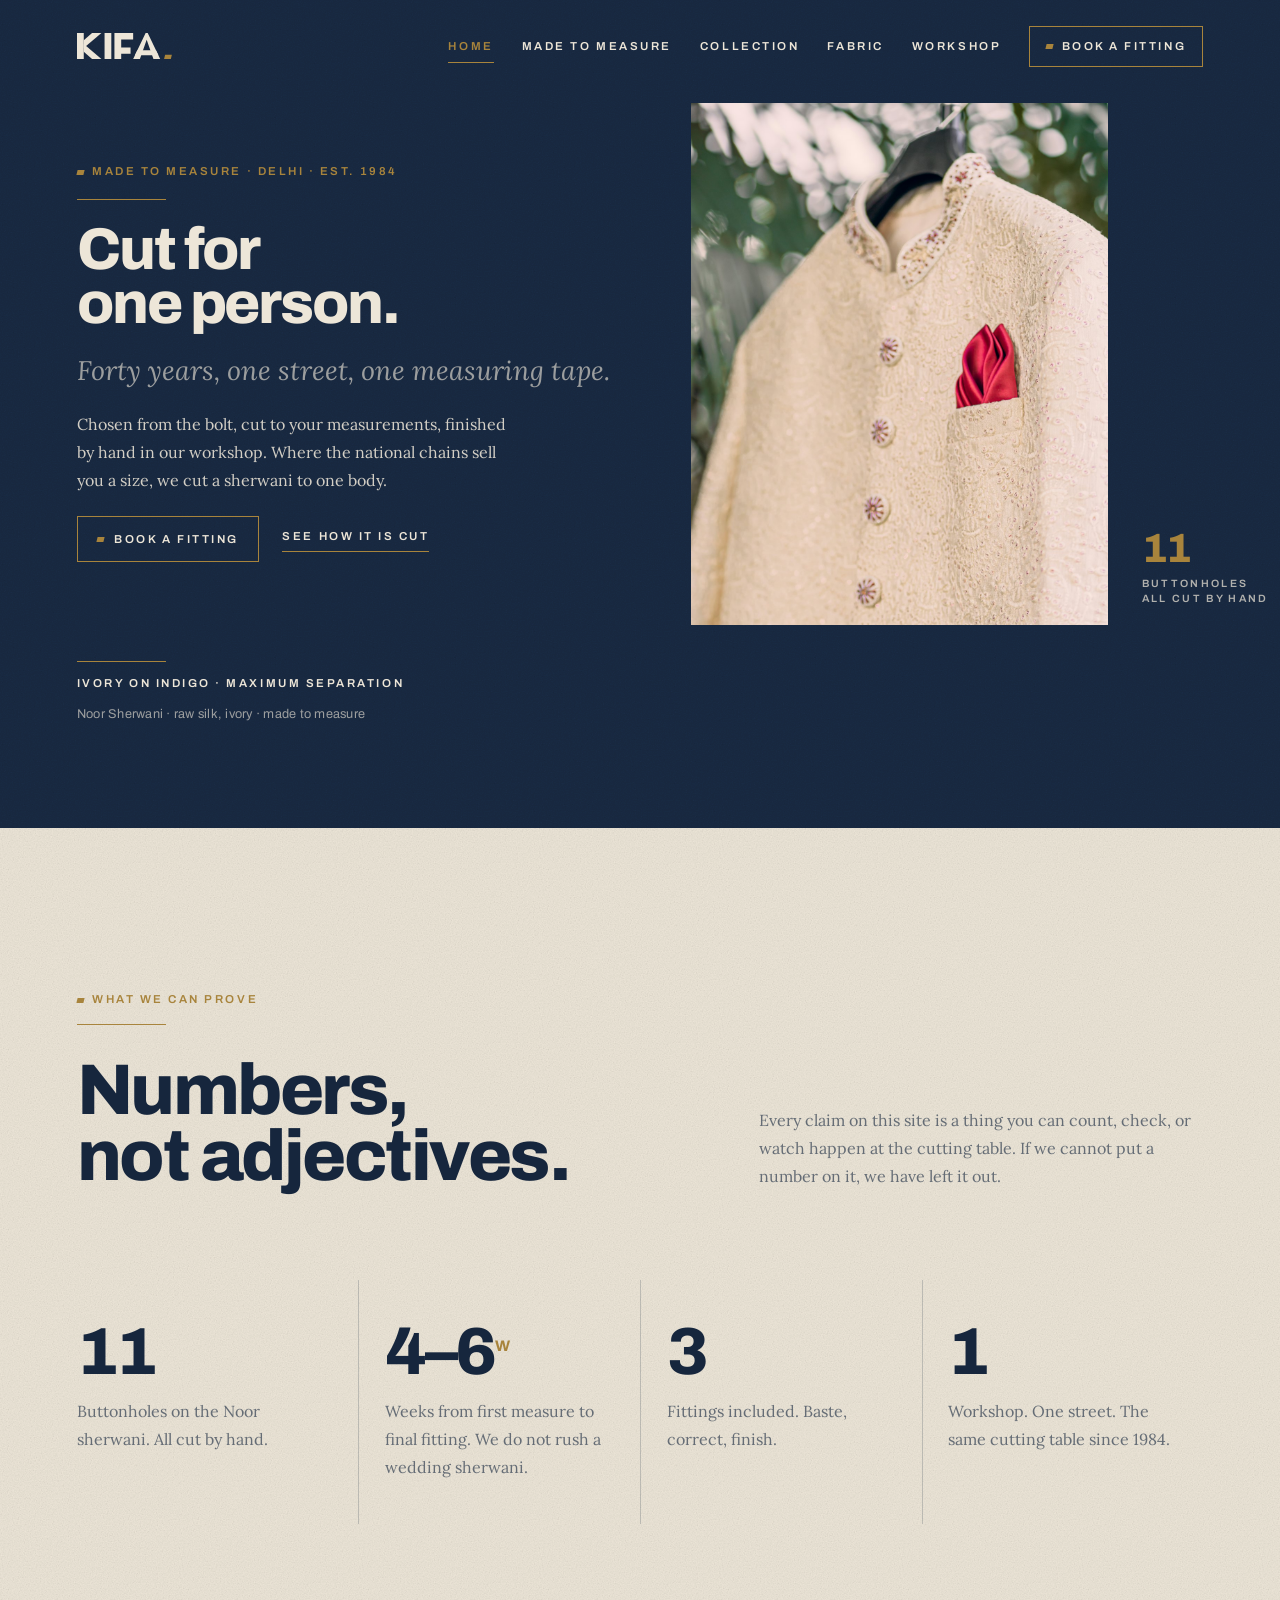
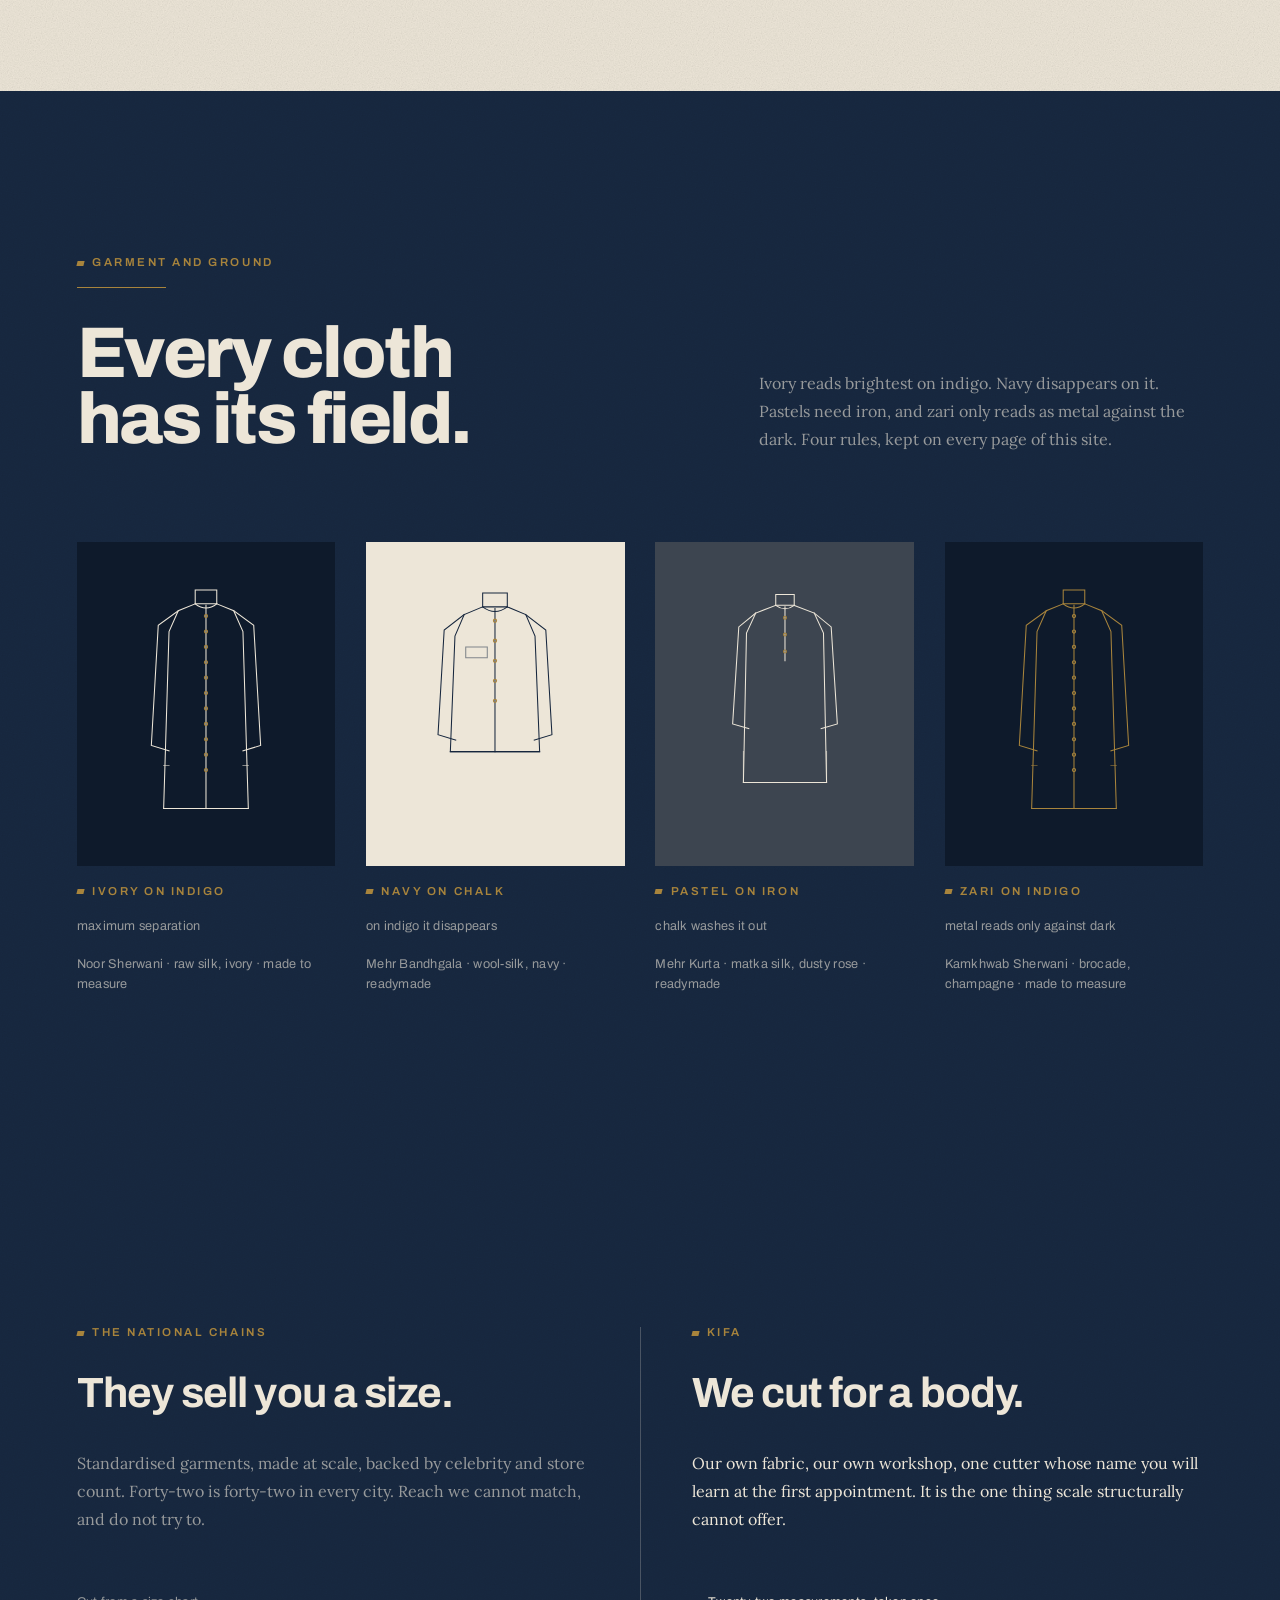
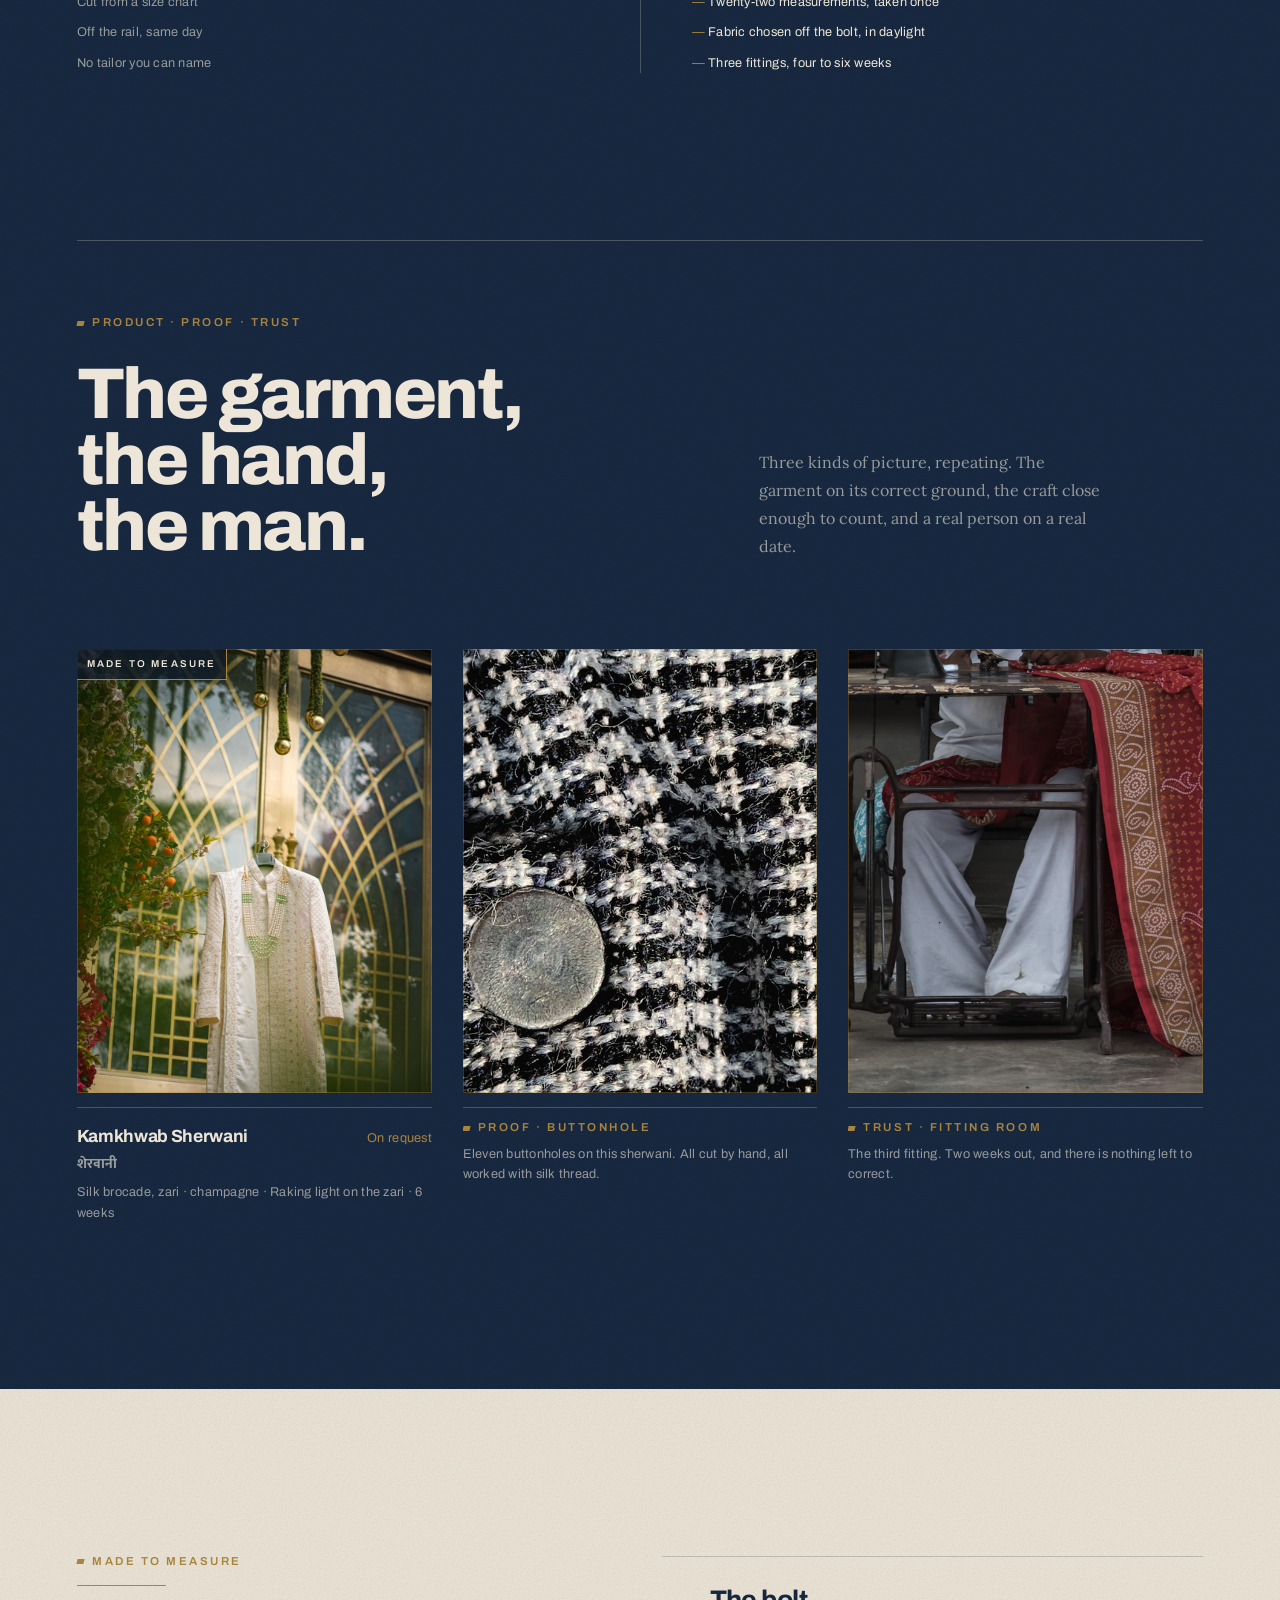
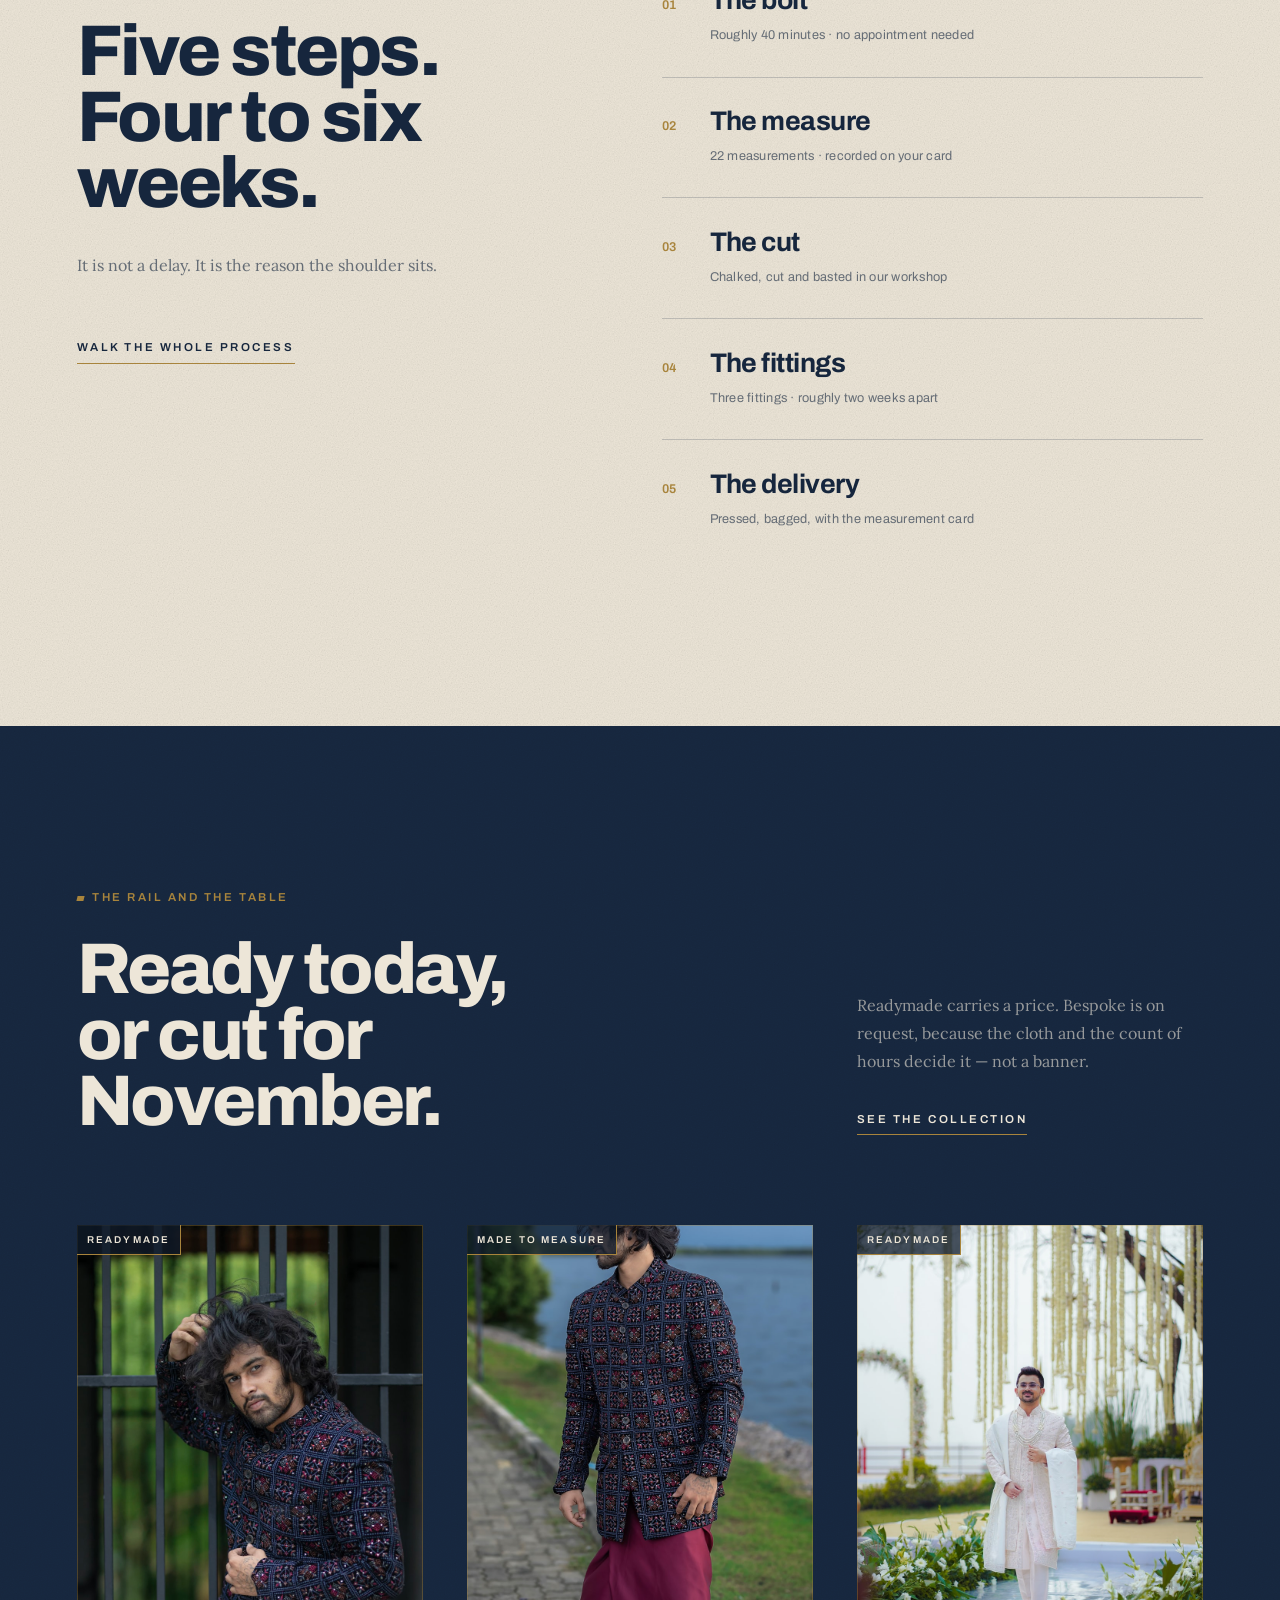
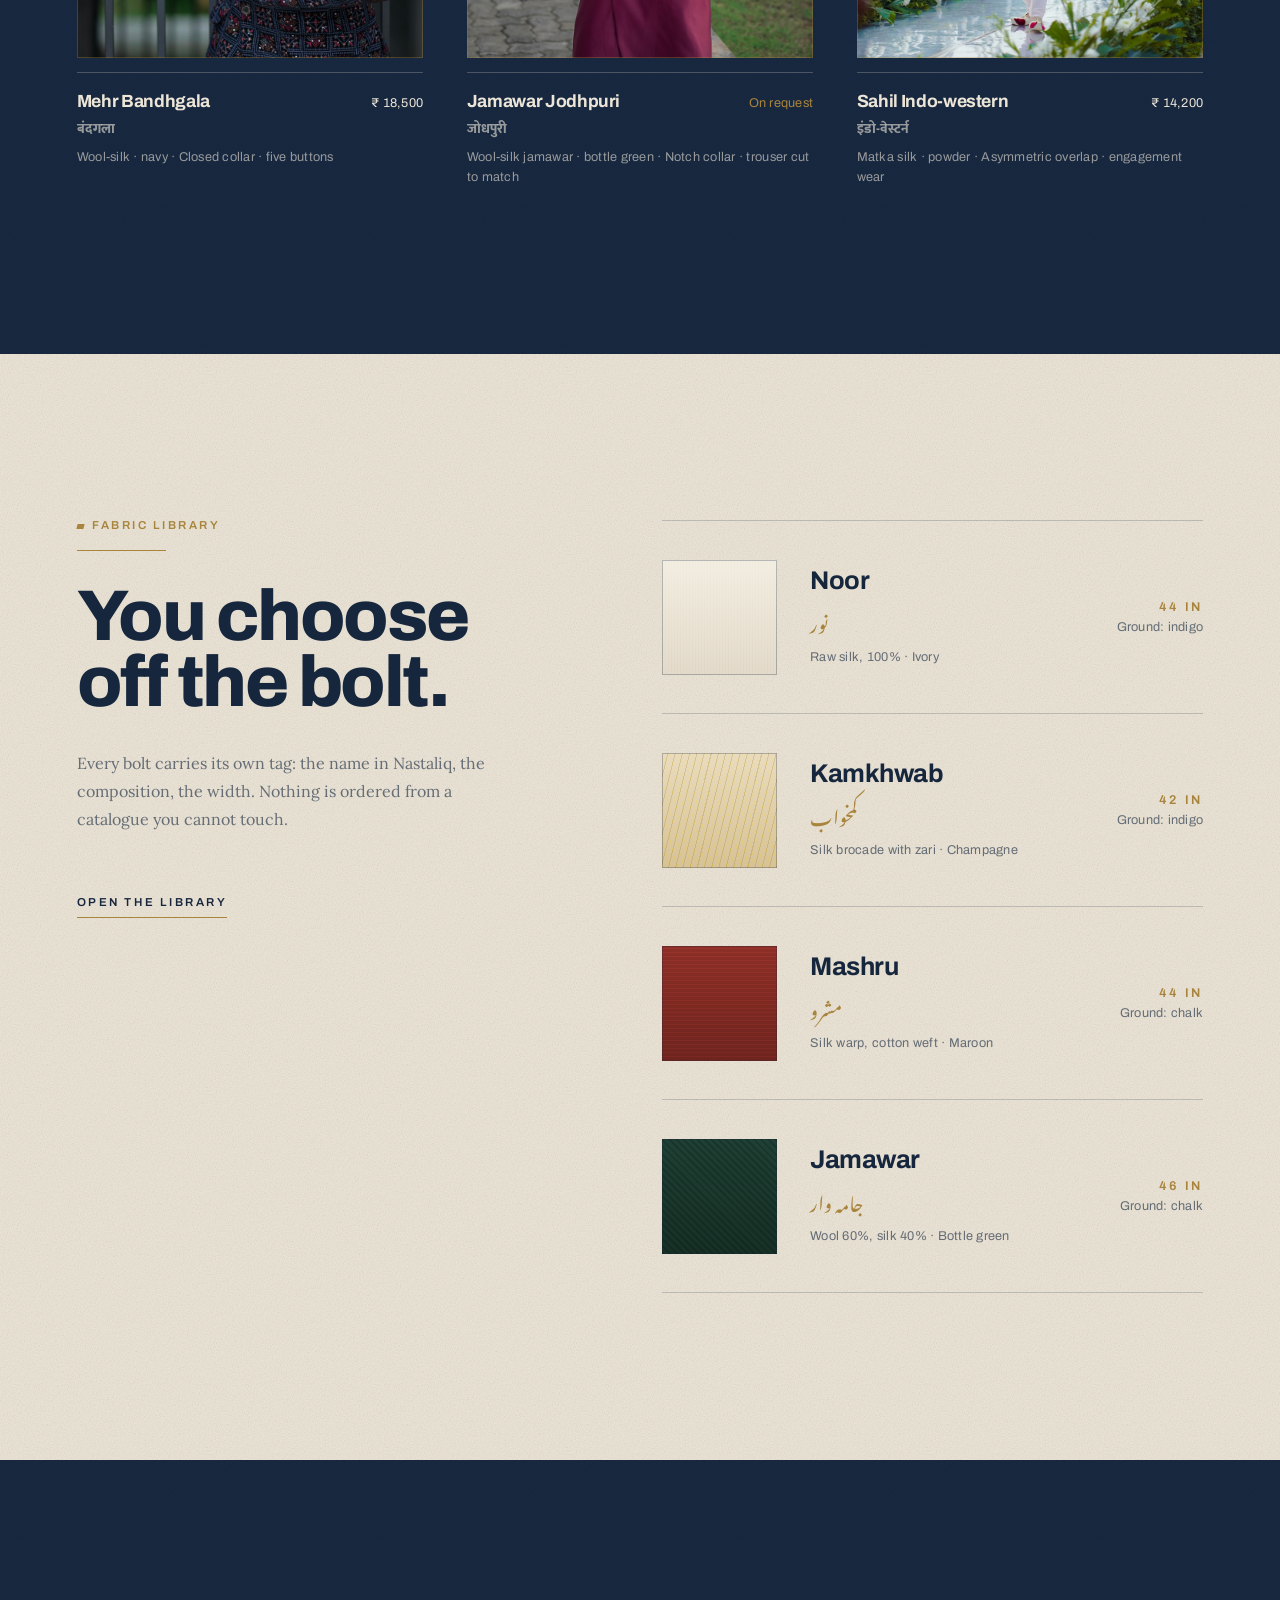
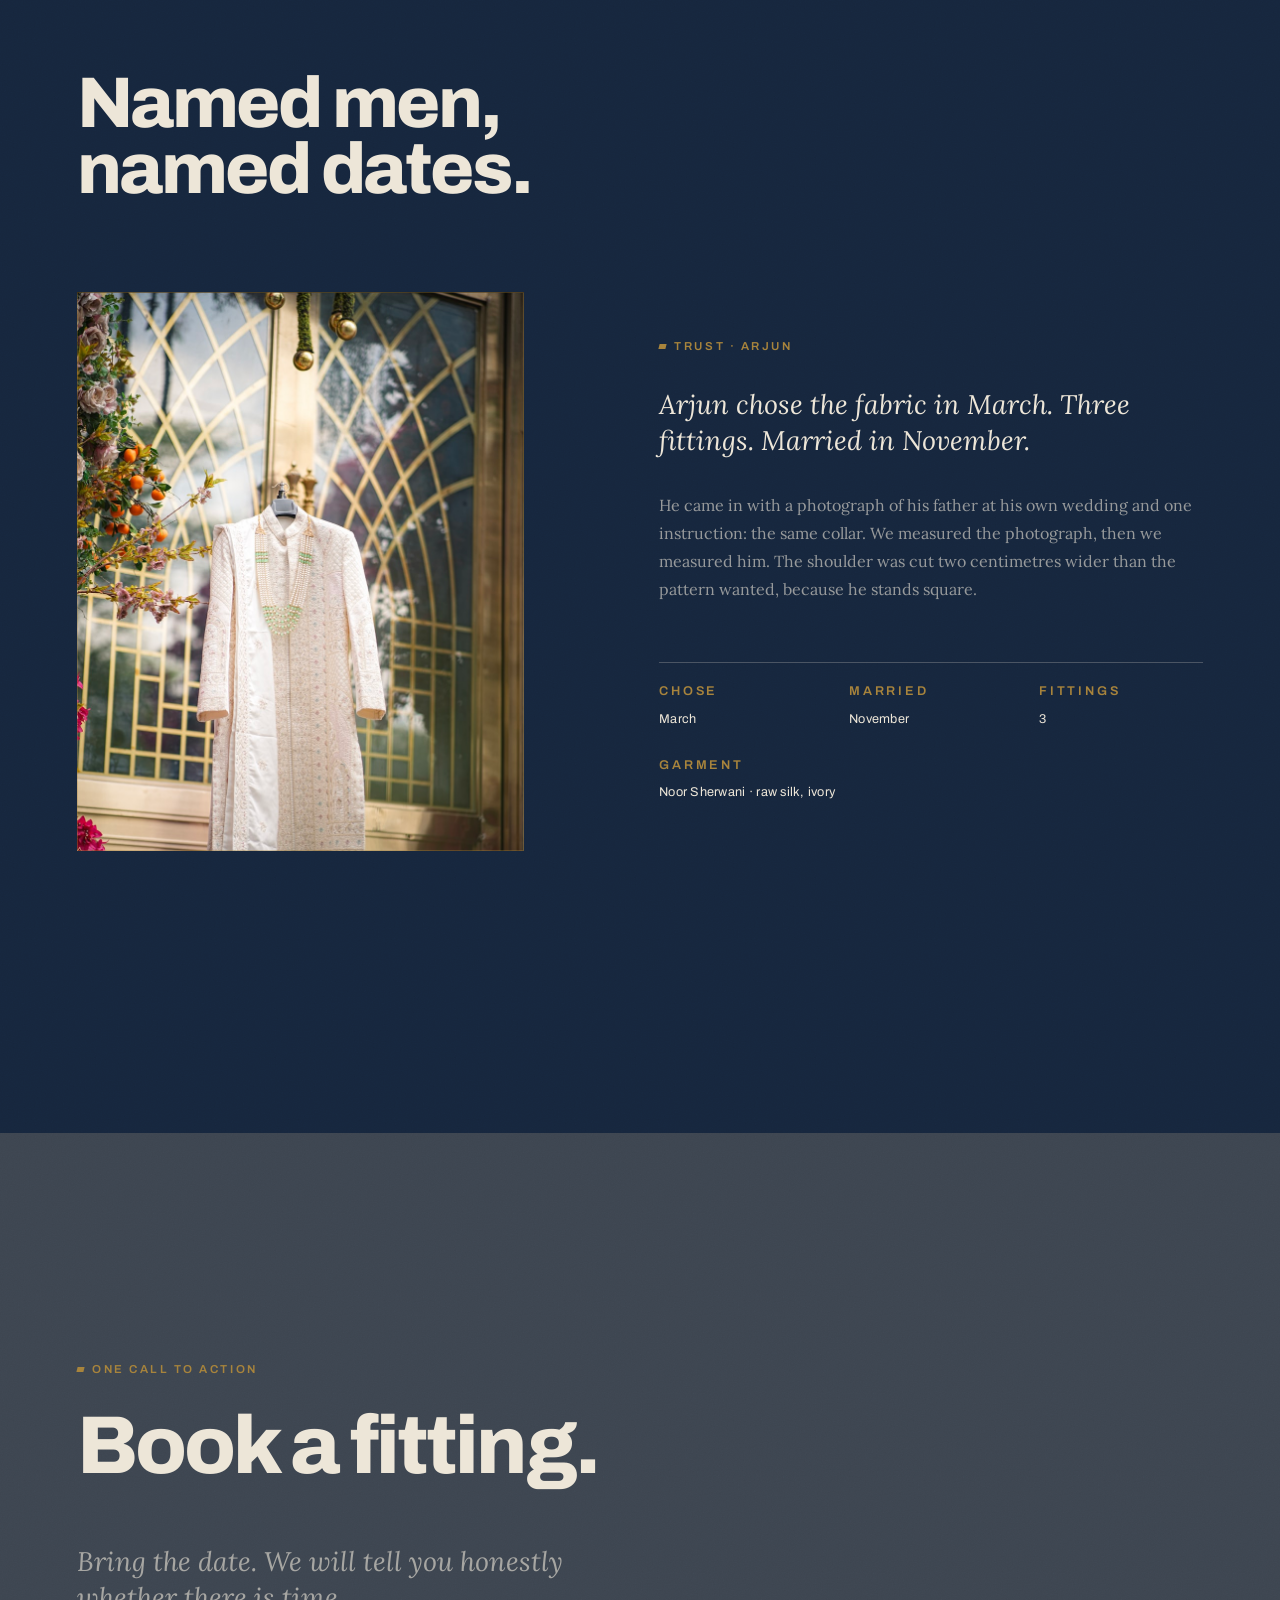
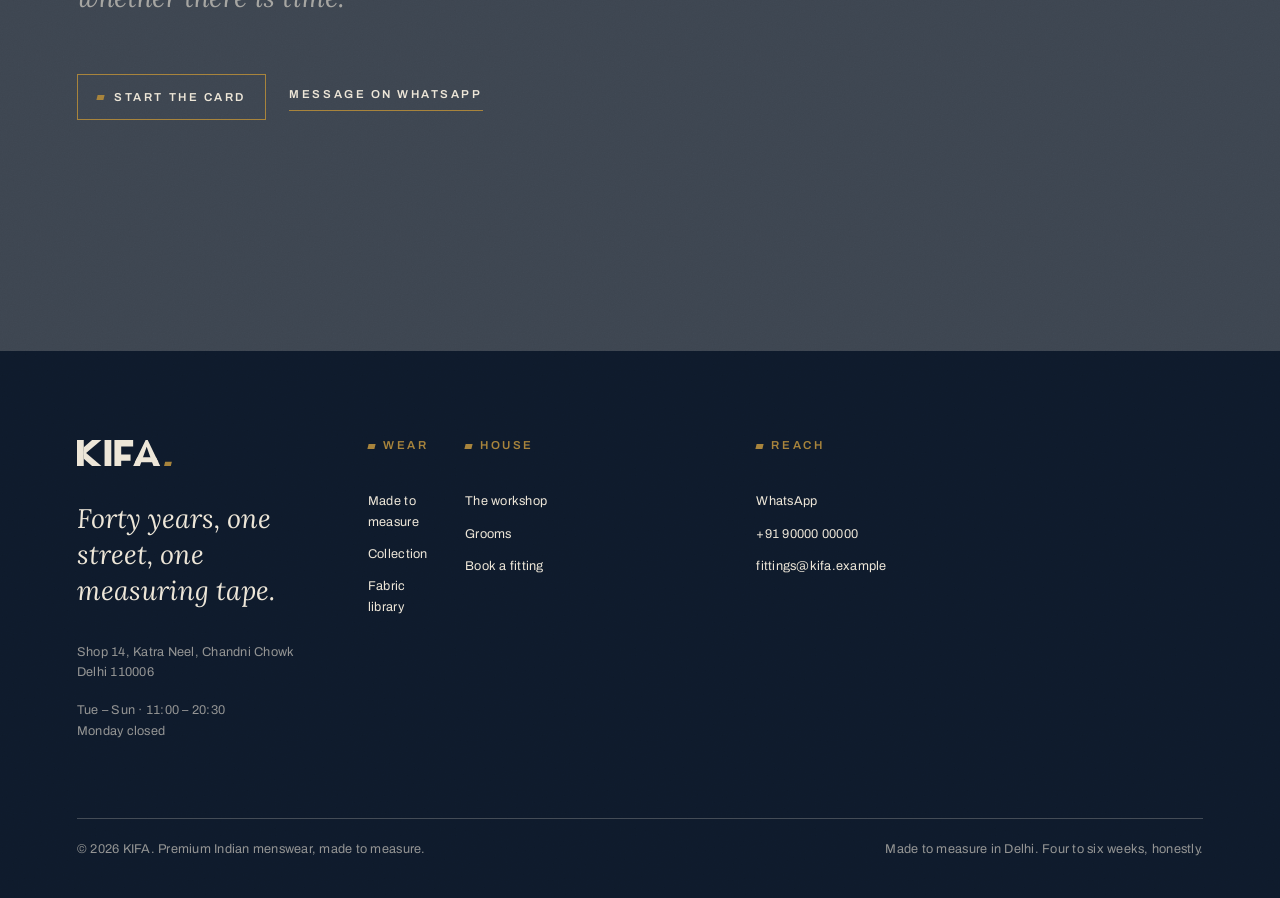
==== index.html @ 97ea096e "feat: KIFA website — static site with placeholder photography Six-page static site for KIFA, Indian " ====
<!doctype html>
<html lang="en">
<head>
<meta charset="utf-8">
<meta name="viewport" content="width=device-width,initial-scale=1">
<title>KIFA — Cut for one person</title>
<meta name="description" content="KIFA cuts wedding and occasion menswear to measure, from its own fabric, in its own workshop. Four to six weeks, honestly.">
<link rel="preconnect" href="https://fonts.googleapis.com">
<link rel="preconnect" href="https://fonts.gstatic.com" crossorigin>
<link href="https://fonts.googleapis.com/css2?family=Archivo:wght@400;600;700;800&family=Lora:ital,wght@0,400;1,400;1,500&family=Mukta:wght@800&family=Noto+Nastaliq+Urdu:wght@400;600&display=swap" rel="stylesheet">
<link rel="stylesheet" href="assets/css/kifa.css">
<link rel="stylesheet" href="assets/css/components.css">
<link rel="icon" href="data:image/svg+xml,%3Csvg xmlns='http://www.w3.org/2000/svg' viewBox='0 0 32 32'%3E%3Crect width='32' height='32' fill='%2316263D'/%3E%3Cpath d='M11 12h13l-3 8H8z' fill='%23A8843C'/%3E%3C/svg%3E">
</head>
<body>

<main id="main">

  <!-- 01 · THE PLATE
       One garment, one ground, held still. Ivory on indigo is the
       hero combination in the garment x ground table, section 07. -->
  <section class="opening ground g-indigo wrap" data-ground="indigo">
    <div class="opening__grain"></div>

    <div class="opening__grid">
      <div class="opening__copy rv">
        <p class="eyebrow"><span class="tick"></span><span id="openingeyebrow">Made to measure</span></p>
        <div class="hairline hairline--short"></div>
        <h1 class="hook">Cut for<br>one person.</h1>
        <p class="voice muted" style="max-width:36ch">
          Forty years, one street, one measuring tape.
        </p>
        <p class="body">
          Chosen from the bolt, cut to your measurements, finished by hand in our workshop.
          Where the national chains sell you a size, we cut a sherwani to one body.
        </p>
        <div class="flexrow">
          <a class="btn" href="fitting.html"><span class="tick"></span>Book a fitting</a>
          <a class="link-u" href="made-to-measure.html">See how it is cut</a>
        </div>
      </div>

      <div class="opening__figure rv">
        <div class="opening__art" id="openingart"></div>
        <p class="opening__tally" id="openingtally"></p>
      </div>
    </div>

    <div class="opening__foot rv">
      <span class="opening__ruleline"></span>
      <span class="opening__ruletext" id="openingrule"></span>
      <span class="spec muted" id="openingspec"></span>
    </div>
  </section>

  <!-- 02 · THE COUNT — numbers over adjectives -->
  <section class="section ground g-chalk wrap" data-ground="chalk">
    <div class="grid g-12">
      <div class="col-6">
        <p class="eyebrow rv"><span class="tick"></span>What we can prove</p>
        <div class="hairline hairline--short rv mt-s"></div>
        <h2 class="hook hook--s rv mt-m">Numbers,<br>not adjectives.</h2>
      </div>
      <div class="col-5 start-8" style="align-self:end">
        <p class="body muted rv">
          Every claim on this site is a thing you can count, check, or watch happen at the
          cutting table. If we cannot put a number on it, we have left it out.
        </p>
      </div>
    </div>
    <div class="count mt-xl" id="count"></div>
  </section>

  <!-- 03 · THE RULE — garment x ground, stated rather than performed -->
  <section class="section ground g-indigo wrap" data-ground="indigo">
    <div class="grid g-12">
      <div class="col-6 rv">
        <p class="eyebrow"><span class="tick"></span>Garment and ground</p>
        <div class="hairline hairline--short mt-s"></div>
        <h2 class="hook hook--s mt-m">Every cloth<br>has its field.</h2>
      </div>
      <div class="col-5 start-8 rv" style="align-self:end">
        <p class="body muted">
          Ivory reads brightest on indigo. Navy disappears on it. Pastels need iron, and zari
          only reads as metal against the dark. Four rules, kept on every page of this site.
        </p>
      </div>
    </div>
    <div class="rules mt-xl" id="rules"></div>
  </section>

  <!-- 04 · POSITIONING -->
  <section class="section ground g-indigo wrap" data-ground="indigo">
    <div class="versus">
      <div>
        <p class="eyebrow rv"><span class="tick"></span>The national chains</p>
        <h3 class="subhead rv mt-m">They sell you a size.</h3>
        <p class="body muted mt-m rv">
          Standardised garments, made at scale, backed by celebrity and store count.
          Forty-two is forty-two in every city. Reach we cannot match, and do not try to.
        </p>
        <ul class="spec muted mt-l" style="display:grid;gap:10px">
          <li>Cut from a size chart</li>
          <li>Off the rail, same day</li>
          <li>No tailor you can name</li>
        </ul>
      </div>
      <div class="versus__mid rv"></div>
      <div>
        <p class="eyebrow rv"><span class="tick"></span>KIFA</p>
        <h3 class="subhead rv mt-m">We cut for a body.</h3>
        <p class="body mt-m rv">
          Our own fabric, our own workshop, one cutter whose name you will learn at the
          first appointment. It is the one thing scale structurally cannot offer.
        </p>
        <ul class="spec mt-l" style="display:grid;gap:10px">
          <li><span class="brass">&#8212;</span> Twenty-two measurements, taken once</li>
          <li><span class="brass">&#8212;</span> Fabric chosen off the bolt, in daylight</li>
          <li><span class="brass">&#8212;</span> Three fittings, four to six weeks</li>
        </ul>
      </div>
    </div>
  </section>

  <!-- 05 · THE THREE-POST LOOP: product, proof, trust -->
  <section class="section ground g-indigo wrap" style="padding-top:0" data-ground="indigo">
    <div class="rule-t" style="padding-top:clamp(48px,6vw,96px)">
      <div class="grid g-12">
        <div class="col-6">
          <p class="eyebrow rv"><span class="tick"></span>Product &middot; Proof &middot; Trust</p>
          <h2 class="hook hook--s rv mt-m">The garment,<br>the hand,<br>the man.</h2>
        </div>
        <div class="col-4 start-8" style="align-self:end">
          <p class="body muted rv">
            Three kinds of picture, repeating. The garment on its correct ground, the craft
            close enough to count, and a real person on a real date.
          </p>
        </div>
      </div>
      <div class="loop mt-xl" id="loop"></div>
    </div>
  </section>

  <!-- 06 · THE PROCESS -->
  <section class="section ground g-chalk wrap" data-ground="chalk">
    <div class="grid g-12">
      <div class="col-5">
        <p class="eyebrow rv"><span class="tick"></span>Made to measure</p>
        <div class="hairline hairline--short rv mt-s"></div>
        <h2 class="hook hook--s rv mt-m">Five steps.<br>Four to six<br>weeks.</h2>
        <p class="body muted mt-m rv">
          It is not a delay. It is the reason the shoulder sits.
        </p>
        <a class="link-u mt-l rv" href="made-to-measure.html">Walk the whole process</a>
      </div>
      <ol class="col-6 start-7" id="stepsPreview"></ol>
    </div>
  </section>

  <!-- 07 · COLLECTION -->
  <section class="section ground g-indigo wrap" data-ground="indigo">
    <div class="grid g-12" style="align-items:end">
      <div class="col-7">
        <p class="eyebrow rv"><span class="tick"></span>The rail and the table</p>
        <h2 class="hook hook--s rv mt-m">Ready today,<br>or cut for November.</h2>
      </div>
      <div class="col-4 start-9">
        <p class="body muted rv">
          Readymade carries a price. Bespoke is on request, because the cloth and the count
          of hours decide it — not a banner.
        </p>
        <a class="link-u mt-m rv" href="collection.html">See the collection</a>
      </div>
    </div>
    <div class="grid g-3 mt-xl" id="collPreview"></div>
  </section>

  <!-- 08 · FABRIC -->
  <section class="section ground g-chalk wrap" data-ground="chalk">
    <div class="grid g-12">
      <div class="col-5">
        <p class="eyebrow rv"><span class="tick"></span>Fabric library</p>
        <div class="hairline hairline--short rv mt-s"></div>
        <h2 class="hook hook--s rv mt-m">You choose<br>off the bolt.</h2>
        <p class="body muted mt-m rv">
          Every bolt carries its own tag: the name in Nastaliq, the composition, the width.
          Nothing is ordered from a catalogue you cannot touch.
        </p>
        <a class="link-u mt-l rv" href="fabric.html">Open the library</a>
      </div>
      <div class="col-6 start-7">
        <ul id="boltPreview"></ul>
      </div>
    </div>
  </section>

  <!-- 09 · TRUST -->
  <section class="section ground g-indigo wrap" data-ground="indigo">
    <div class="grid g-12">
      <div class="col-7">
        <p class="eyebrow rv"><span class="tick"></span>Grooms</p>
        <h2 class="hook hook--s rv mt-m">Named men,<br>named dates.</h2>
      </div>
    </div>
    <div class="mt-xl" id="groomPreview"></div>
    <a class="link-u mt-xl rv" href="workshop.html#grooms">Read the rest</a>
  </section>

  <!-- 10 · CALL TO ACTION — one, not three -->
  <section class="section section--tall ground g-iron wrap" data-ground="iron">
    <div class="grid g-12">
      <div class="col-8">
        <p class="eyebrow rv"><span class="tick"></span>One call to action</p>
        <h2 class="hook rv mt-m">Book a fitting.</h2>
        <p class="voice muted mt-l rv" style="max-width:34ch">
          Bring the date. We will tell you honestly whether there is time.
        </p>
        <div class="flexrow mt-l rv">
          <a class="btn" href="fitting.html"><span class="tick"></span>Start the card</a>
          <a class="link-u" id="waLink" target="_blank" rel="noopener" href="#">Message on WhatsApp</a>
        </div>
      </div>
    </div>
  </section>

</main>

<script src="assets/js/site.js"></script>
<script src="assets/js/art.js"></script>
<script src="assets/js/blocks.js"></script>
<script>
function PAGE(){
  const $ = s => document.querySelector(s);

  $('#openingeyebrow').textContent = `Made to measure · ${SITE.city} · est. ${SITE.founded}`;

  /* the count — numbers render final and correct */
  $('#count').innerHTML = SITE.count.map(c => {
    const whole = /^\d+$/.test(c.n);
    return `
    <div class="count__cell rv">
      <p class="count__n">${whole ? `<span data-count="${c.n}">0</span>` : c.n}${c.sup ? `<sup>${c.sup}</sup>` : ''}</p>
      <p class="count__l body">${c.l}</p>
    </div>`;
  }).join('');

  /* product · proof · trust */
  $('#loop').innerHTML = [
    `<div class="loop__i">${plateHTML(SITE.collection[1], { delay:0 })}</div>`,
    `<div class="loop__i">${proofHTML('buttonhole','pg-chalk',
      'Eleven buttonholes on this sherwani. All cut by hand, all worked with silk thread.',
      'Proof · Buttonhole', 120)}</div>`,
    `<div class="loop__i">${proofHTML('mirror','pg-indigo',
      'The third fitting. Two weeks out, and there is nothing left to correct.',
      'Trust · Fitting room', 240)}</div>`
  ].join('');

  /* process preview */
  $('#stepsPreview').innerHTML = SITE.steps.map((s,i) => `
    <li class="rv" style="padding-block:clamp(20px,2.4vw,32px);border-top:1px solid var(--on-chalk-faint)">
      <div style="display:flex;gap:clamp(18px,2.6vw,42px);align-items:baseline">
        <span class="spec brass" style="font-weight:600">${s.no}</span>
        <span style="flex:1">
          <span class="subhead" style="font-size:clamp(1.3rem,2.1vw,1.9rem)">${s.t}</span>
          <span class="spec muted" style="display:block;margin-top:8px">${s.spec}</span>
        </span>
      </div>
    </li>`).join('');

  /* collection preview */
  $('#collPreview').innerHTML = [2,4,5].map((n,i) =>
    plateHTML(SITE.collection[n], { delay:i*120 })).join('');

  /* fabric preview */
  $('#boltPreview').innerHTML = SITE.fabrics.slice(0,4)
    .map((f,i) => boltHTML(f, i*80)).join('');

  /* one groom */
  $('#groomPreview').innerHTML = groomHTML(SITE.grooms[0], 0);

  $('#rules').innerHTML = SITE.stage.map(ruleCellHTML).join('');

  $('#waLink').href = SITE.wa('Hello KIFA. I would like to book a fitting.');
}
</script>
<script src="assets/js/kifa.js"></script>
</body>
</html>
---- assets/css/kifa.css ----
/* ============================================================
   KIFA — brand guidelines v0.1 implementation
   Colour, typography, layout and motion follow the document.
   Nothing here invents a colour, a typeface or a decoration
   that is not specified in the brand book.
   ============================================================ */

/* --- 01 · TOKENS ------------------------------------------ */
:root{
  /* 05 Colour — five colours, four jobs */
  --indigo:      #16263D;   /* ground for light garments */
  --chalk:       #EDE6D8;   /* ground for dark & saturated garments */
  --brass:       #A8843C;   /* identity accent — hairlines & small type only */
  --madder:      #8C2F27;   /* alert only */
  --iron:        #3D4550;   /* ground for pastels */

  /* working tints, derived only */
  --indigo-deep: #0E1A2B;
  --indigo-lift: #1D3150;
  --chalk-dim:   #DCD2BE;
  --chalk-deep:  #C9BFA8;
  --brass-lift:  #C6A05A;

  --on-indigo:        #EDE6D8;
  --on-indigo-muted:  rgba(237,230,216,.60);
  --on-indigo-faint:  rgba(237,230,216,.24);
  --on-chalk:         #16263D;
  --on-chalk-muted:   rgba(22,38,61,.62);
  --on-chalk-faint:   rgba(22,38,61,.20);

  /* 08 Layout — margin is 6% of canvas width */
  --margin: clamp(20px, 6vw, 132px);
  --rule: 1px;               /* the brass hairline. the only decoration. */

  /* 06 Typography */
  --sans: "Archivo", "Helvetica Neue", Helvetica, Arial, sans-serif;
  --serif:"Lora", Georgia, "Times New Roman", serif;
  --deva: "Mukta", var(--sans);
  --nastaliq:"Noto Nastaliq Urdu", var(--serif);

  --t-hook:   clamp(2.9rem, 6.4vw, 6.4rem);   /* stepped down: 8.4vw overflowed a
                                                 12-col column on long words */
  --t-hook-s: clamp(2.4rem, 5.6vw, 5.2rem);
  --t-sub:    clamp(1.75rem, 3.3vw, 3.3rem);
  --t-voice:  clamp(1.3rem, 2.1vw, 2.05rem);
  --t-body:   clamp(1rem, 1.06vw, 1.12rem);
  --t-spec:   .795rem;
  --t-eyebrow:.72rem;

  --tr-hook: -.035em;   /* −3.5% */
  --tr-sub:  -.02em;    /* −2%   */
  --tr-eye:  .22em;     /* +22%  */
  --tr-spec: .02em;     /* +2%   */

  /* motion — the cut, not the bounce */
  --cut: cubic-bezier(.16,1,.3,1);
  --cut-in: cubic-bezier(.7,0,.2,1);
  --slow: 1050ms;
  --mid: 720ms;
  --quick: 380ms;
  --skew: 14deg;        /* the chalk tick angle, used for every reveal */
}

/* --- 02 · RESET ------------------------------------------- */
*,*::before,*::after{box-sizing:border-box}
html{-webkit-text-size-adjust:100%}
body,h1,h2,h3,h4,p,figure,blockquote,dl,dd,ul,ol{margin:0;padding:0}
ul,ol{list-style:none}
img,svg{display:block;max-width:100%}
button,input,select,textarea{font:inherit;color:inherit;background:none;border:0;border-radius:0}
a{color:inherit;text-decoration:none}
::selection{background:var(--brass);color:var(--indigo)}

html{scroll-behavior:smooth}
@media (prefers-reduced-motion:reduce){html{scroll-behavior:auto}}

body{
  background:var(--indigo);
  color:var(--on-indigo);
  font-family:var(--serif);
  font-size:var(--t-body);
  line-height:1.75;
  overflow-x:hidden;
}

button,[role=button],label,summary{cursor:pointer}

/* --- 03 · GROUNDS & MATERIAL ------------------------------ */
/* Grain: paper tooth on chalk, dyed-cloth noise on indigo.    */
.ground{position:relative;isolation:isolate}
.ground::before{
  content:"";position:absolute;inset:0;z-index:0;pointer-events:none;
  background-image:url("data:image/svg+xml,%3Csvg xmlns='http://www.w3.org/2000/svg' width='180' height='180'%3E%3Cfilter id='n'%3E%3CfeTurbulence type='fractalNoise' baseFrequency='.82' numOctaves='3' stitchTiles='stitch'/%3E%3CfeColorMatrix type='saturate' values='0'/%3E%3C/filter%3E%3Crect width='180' height='180' filter='url(%23n)' opacity='.5'/%3E%3C/svg%3E");
  mix-blend-mode:overlay;opacity:.22;
}
.ground>*{position:relative;z-index:1}

.g-indigo{background:var(--indigo);color:var(--on-indigo)}
.g-indigo-deep{background:var(--indigo-deep);color:var(--on-indigo)}
.g-chalk{background:var(--chalk);color:var(--on-chalk)}
.g-iron{background:var(--iron);color:var(--on-indigo)}
.g-chalk::before{opacity:.5;mix-blend-mode:multiply}
.g-iron::before{opacity:.18}

/* woven cloth field — used behind garment plates, never as a fill */
.weave{
  background-image:
    repeating-linear-gradient(90deg, rgba(255,255,255,.035) 0 1px, transparent 1px 4px),
    repeating-linear-gradient(0deg,  rgba(0,0,0,.10) 0 1px, transparent 1px 4px);
}
.weave-dark{
  background-image:
    repeating-linear-gradient(90deg, rgba(0,0,0,.07) 0 1px, transparent 1px 4px),
    repeating-linear-gradient(0deg,  rgba(0,0,0,.05) 0 1px, transparent 1px 4px);
}
/* zari — brass thread, raking light. hairlines only. */
.zari{
  background-image:repeating-linear-gradient(76deg,
    rgba(168,132,60,.20) 0 1px, transparent 1px 9px);
}

/* --- 04 · TYPE SCALE (06 Typography) ---------------------- */
.hook{
  font-family:var(--sans);font-weight:800;letter-spacing:var(--tr-hook);
  font-size:var(--t-hook);line-height:.92;text-transform:none;
}
.hook--s{font-size:var(--t-hook-s)}
.subhead{
  font-family:var(--sans);font-weight:700;letter-spacing:var(--tr-sub);
  font-size:var(--t-sub);line-height:1.04;
}
.eyebrow{
  font-family:var(--sans);font-weight:600;letter-spacing:var(--tr-eye);
  font-size:var(--t-eyebrow);text-transform:uppercase;color:var(--brass);
  display:flex;align-items:center;gap:.7em;line-height:1;
}
.eyebrow .tick{flex:none}
.voice{
  font-family:var(--serif);font-style:italic;font-weight:400;
  font-size:var(--t-voice);line-height:1.35;
}
.body{font-family:var(--serif);font-size:var(--t-body);line-height:1.75;max-width:58ch}
.body--wide{max-width:72ch}
.spec{
  font-family:var(--sans);font-weight:400;letter-spacing:var(--tr-spec);
  font-size:var(--t-spec);line-height:1.6;
  font-variant-numeric:tabular-nums;
}
.spec--caps{text-transform:uppercase;letter-spacing:var(--tr-eye);font-weight:600}
.muted{color:var(--on-indigo-muted)}
.g-chalk .muted{color:var(--on-chalk-muted)}
.brass{color:var(--brass)}
.alert{color:var(--madder)}          /* alert only. never a background. */
.deva{font-family:var(--deva);font-weight:800}
.nastaliq{font-family:var(--nastaliq);line-height:2.1;direction:rtl;unicode-bidi:isolate}

/* the one permitted decorative element */
.hairline{height:var(--rule);background:var(--brass);width:100%;transform-origin:left}
.hairline--short{width:clamp(48px,7vw,96px)}
.rule-t{border-top:var(--rule) solid var(--on-indigo-faint)}
.g-chalk .rule-t{border-top-color:var(--on-chalk-faint)}

/* --- 05 · LAYOUT (08 Layout) ------------------------------ */
.wrap{padding-inline:var(--margin);width:100%}
.section{padding-block:clamp(88px,13vw,202px)}
.section--tight{padding-block:clamp(64px,8.5vw,126px)}
.section--tall{padding-block:clamp(116px,18vw,268px)}
.stack{display:flex;flex-direction:column}
.stack>*+*{margin-top:var(--gap,1.4rem)}
.grid{display:grid;gap:clamp(28px,3.4vw,64px)}
.g-2{grid-template-columns:repeat(2,minmax(0,1fr))}
.g-3{grid-template-columns:repeat(3,minmax(0,1fr))}
.g-4{grid-template-columns:repeat(4,minmax(0,1fr))}
.g-12{grid-template-columns:repeat(12,minmax(0,1fr))}
.col-3{grid-column-end:span 3}.col-4{grid-column-end:span 4}.col-5{grid-column-end:span 5}
.col-6{grid-column-end:span 6}.col-7{grid-column-end:span 7}.col-8{grid-column-end:span 8}
.start-6{grid-column-start:6}.start-7{grid-column-start:7}
.start-8{grid-column-start:8}.start-9{grid-column-start:9}
@media (max-width:900px){
  .g-2,.g-3,.g-4{grid-template-columns:1fr}
  .g-12{grid-template-columns:repeat(6,minmax(0,1fr))}
  [class*=col-]{grid-column:1/-1}
  [class*=start-]{grid-column:1/-1}
}

/* --- 06 · WORDMARK ---------------------------------------- */
/* Drawn to specification: flat apex at 8% cap height, chalk    */
/* tick skewed 14° at 16% cap height, global tracking −3.5%.    */
.wordmark{display:block;height:var(--wm,26px);width:auto}
.wordmark .letter{fill:currentColor}
.wordmark .tick-mark{fill:var(--brass)}   /* brass only, always */

.tick{
  display:inline-block;width:.62em;height:.42em;background:var(--brass);
  transform:skewX(-14deg);flex:none;
}

/* --- 07 · NAVIGATION -------------------------------------- */
.nav{
  position:fixed;inset:0 0 auto 0;z-index:60;
  display:flex;align-items:center;justify-content:space-between;
  padding:clamp(18px,2vw,30px) var(--margin);
  color:var(--on-indigo);
  transition:background var(--mid) var(--cut), padding var(--mid) var(--cut), color var(--mid) var(--cut);
}
.nav::after{
  content:"";position:absolute;left:var(--margin);right:var(--margin);bottom:0;
  height:var(--rule);background:var(--on-indigo-faint);
  transform:scaleX(0);transform-origin:left;transition:transform var(--slow) var(--cut);
}
.nav.is-stuck{background:rgba(14,26,43,.86);backdrop-filter:blur(14px);padding-block:14px}
.nav.is-stuck::after{transform:scaleX(1)}
.nav.on-chalk{color:var(--on-chalk)}
.nav.on-chalk.is-stuck{background:rgba(237,230,216,.88)}
.nav.on-iron.is-stuck{background:rgba(61,69,80,.88)}
.nav__home{display:flex;align-items:center}
.nav__links{display:flex;align-items:center;gap:clamp(18px,2.2vw,38px)}
.nav__link{
  font-family:var(--sans);font-weight:600;font-size:var(--t-eyebrow);
  letter-spacing:var(--tr-eye);text-transform:uppercase;position:relative;
  padding-block:6px;white-space:nowrap;
}
.nav__link::after{
  content:"";position:absolute;left:0;right:0;bottom:0;height:var(--rule);
  background:var(--brass);transform:scaleX(0);transform-origin:right;
  transition:transform var(--quick) var(--cut);
}
.nav__link:hover::after,.nav__link[aria-current=page]::after{transform:scaleX(1);transform-origin:left}
.nav__link[aria-current=page]{color:var(--brass)}
.nav__cta{
  font-family:var(--sans);font-weight:600;font-size:var(--t-eyebrow);
  letter-spacing:var(--tr-eye);text-transform:uppercase;
  border:var(--rule) solid var(--brass);padding:.85em 1.4em;
  display:flex;align-items:center;gap:.7em;
  transition:background var(--quick) var(--cut), color var(--quick) var(--cut);
}
.nav__cta:hover{background:var(--chalk);color:var(--indigo);border-color:var(--chalk)}
.nav__burger{display:none;width:34px;height:34px;position:relative}
.nav__burger span{position:absolute;left:4px;right:4px;height:var(--rule);background:currentColor;transition:transform var(--mid) var(--cut),opacity var(--quick)}
.nav__burger span:nth-child(1){top:12px}
.nav__burger span:nth-child(2){top:21px}
.nav.is-open .nav__burger span:nth-child(1){transform:translateY(4.5px) rotate(14deg)}
.nav.is-open .nav__burger span:nth-child(2){transform:translateY(-4.5px) rotate(-14deg)}
@media (max-width:1080px){
  .nav__burger{display:block;z-index:2}
  .nav__home{position:relative;z-index:2}
  .nav__links{
    position:fixed;inset:0;background:var(--indigo-deep);color:var(--on-indigo);
    flex-direction:column;align-items:flex-start;justify-content:center;
    gap:clamp(14px,3vh,28px);padding:0 var(--margin);
    clip-path:polygon(0 0,100% 0,100% 0,0 0);
    transition:clip-path var(--slow) var(--cut);
  }
  .nav.is-open .nav__links{clip-path:polygon(0 0,100% 0,100% 100%,0 100%)}
  .nav.is-open,.nav.is-open.is-stuck{color:var(--on-indigo);background:transparent;backdrop-filter:none}
  .nav.is-open .nav__cta{border-color:var(--brass);color:var(--on-indigo)}
  .nav__link{font-size:clamp(1.4rem,5vw,2.2rem);letter-spacing:var(--tr-sub);font-weight:700;text-transform:none}
  .nav__link::after{display:none}
  .nav__cta{font-size:.8rem}
}

/* --- 08 · MOTION (one reveal, and nothing else) ------------
   A block fades up once as it arrives and is then left alone.
   No wipes, no cascades, no scroll-driven choreography. The
   effect uses opacity and transform only — no mask, no
   clip-path — so nothing interferes with IntersectionObserver
   geometry the way a clipped element does in Chrome. */
.rv{
  opacity:0;transform:translateY(8px);
  transition:opacity 520ms var(--cut),transform 520ms var(--cut);
}
.rv.is-in{opacity:1;transform:none}

@media (prefers-reduced-motion:reduce){
  .rv,.rv.is-in{opacity:1!important;transform:none!important;transition:none!important}
}

/* --- 11 · BUTTONS & LINKS --------------------------------- */
.btn{
  display:inline-flex;align-items:center;gap:.85em;
  font-family:var(--sans);font-weight:600;font-size:var(--t-eyebrow);
  letter-spacing:var(--tr-eye);text-transform:uppercase;
  border:var(--rule) solid var(--brass);padding:1.05em 1.7em;
  transition:background var(--quick) var(--cut),color var(--quick) var(--cut),border-color var(--quick) var(--cut);
  position:relative;overflow:hidden;
}
.btn .tick{transition:transform var(--mid) var(--cut)}
.btn:hover{background:var(--chalk);color:var(--indigo);border-color:var(--chalk)}
.btn:hover .tick{transform:skewX(-14deg) translateX(6px)}
.g-chalk .btn:hover{background:var(--indigo);color:var(--chalk);border-color:var(--indigo)}
.btn--ghost{border-color:currentColor}
.btn--ghost:hover{background:currentColor}

.link-u{
  display:inline-flex;align-items:center;gap:.7em;position:relative;
  font-family:var(--sans);font-weight:600;font-size:var(--t-eyebrow);
  letter-spacing:var(--tr-eye);text-transform:uppercase;padding-bottom:.55em;
}
.link-u::after{
  content:"";position:absolute;left:0;right:0;bottom:0;height:var(--rule);
  background:var(--brass);transform-origin:left;transition:transform var(--mid) var(--cut);
}
.link-u:hover::after{transform:scaleX(.28)}
---- assets/css/components.css ----
/* ============================================================
   KIFA — components
   Every block here traces to a rule in the brand guidelines:
   07 Photography (garment x ground), 08 Layout, 09 Social system.
   ============================================================ */

/* --- 12 · HERO -------------------------------------------- */
.hero{min-height:100svh;display:flex;align-items:flex-end;position:relative;overflow:hidden}
.hero__grid{display:grid;grid-template-columns:repeat(12,minmax(0,1fr));gap:clamp(24px,3vw,56px);width:100%;
  padding-block:clamp(96px,13vh,150px) clamp(48px,8vh,96px)}
.hero__copy{grid-column:1/span 7;display:flex;flex-direction:column;gap:clamp(20px,2.4vw,34px)}
.hero__plate{grid-column:9/span 4;align-self:end}
/* long single words ("measurements.") must not run into the column
   beside them: the interior hook sits a step below the site maximum */
.hero .hook{font-size:clamp(2.4rem,5.4vw,5.4rem)}
.hero__meta{
  position:absolute;right:calc(var(--margin) * .34);top:50%;
  transform:translateY(-50%) rotate(90deg);transform-origin:right center;
  white-space:nowrap;color:var(--on-indigo-muted);
}
@media (max-width:1080px){
  .hero{align-items:center;min-height:92svh}
  .hero__copy{grid-column:1/-1}
  .hero__plate{display:none}
  .hero__meta{display:none}
}

/* --- 13 · GARMENT PLATE ----------------------------------- */
/* The plate is the frame a photograph will occupy. Until the
   shoot exists it carries drawn line-work, always on the
   correct ground for that garment family. */
.plate{position:relative;display:block;overflow:hidden;isolation:isolate}
.plate__field{position:relative;aspect-ratio:4/5;display:grid;place-items:center;overflow:hidden}
.plate__field::after{
  content:"";position:absolute;inset:0;pointer-events:none;
  box-shadow:inset 0 0 0 var(--rule) rgba(168,132,60,.34);
}
.plate--r1 .plate__field{aspect-ratio:1/1}
.plate--r916 .plate__field{aspect-ratio:9/16}
.plate--r43 .plate__field{aspect-ratio:4/3}
/* a photograph fills its frame; the drawing sits inside it */
.plate__img,.rules__img{
  position:absolute;inset:0;width:100%;height:100%;object-fit:cover;display:block;
}
.plate__art{width:76%;height:auto;transition:transform 1400ms var(--cut)}
.plate--proof .plate__art{width:92%}
.plate:hover .plate__art{transform:scale(1.035)}
.pg-indigo{background:var(--indigo)}
.pg-chalk{background:var(--chalk)}
.pg-iron{background:var(--iron)}
.plate__docket{
  display:flex;justify-content:space-between;align-items:baseline;gap:16px;
  padding-top:14px;margin-top:14px;border-top:var(--rule) solid var(--on-indigo-faint);
}
.g-chalk .plate__docket{border-top-color:var(--on-chalk-faint)}
.plate__name{font-family:var(--sans);font-weight:700;letter-spacing:var(--tr-sub);font-size:1.1rem;line-height:1.2}
.plate__price{white-space:nowrap}
.plate__flag{
  position:absolute;top:0;left:0;padding:.6em 1em;z-index:2;
  font-family:var(--sans);font-weight:600;font-size:.62rem;letter-spacing:var(--tr-eye);
  text-transform:uppercase;color:var(--chalk);background:rgba(14,26,43,.74);
  border-right:var(--rule) solid var(--brass);border-bottom:var(--rule) solid var(--brass);
}
.plate__flag--alert{color:var(--madder);background:var(--chalk)}

/* --- 14 · THE COUNT (numbers over adjectives) ------------- */
.count{display:grid;grid-template-columns:repeat(4,minmax(0,1fr))}
.count__cell{padding:clamp(26px,3.4vw,52px) clamp(16px,2vw,34px);border-left:var(--rule) solid var(--on-chalk-faint)}
.count__cell:first-child{border-left:0;padding-left:0}
.count__n{
  font-family:var(--sans);font-weight:800;letter-spacing:var(--tr-hook);
  font-size:clamp(2.6rem,5.2vw,4.6rem);line-height:.9;font-variant-numeric:tabular-nums;
}
.count__n sup{font-size:.3em;vertical-align:super;letter-spacing:0;font-weight:600;color:var(--brass)}
.count__l{margin-top:14px;color:var(--on-chalk-muted)}
@media (max-width:900px){
  .count{grid-template-columns:repeat(2,minmax(0,1fr))}
  .count__cell{border-left:0;border-top:var(--rule) solid var(--on-chalk-faint);padding-inline:0}
  .count__cell:nth-child(2n){border-left:var(--rule) solid var(--on-chalk-faint);padding-left:22px}
}

/* --- 15 · CONTRAST BLOCK ---------------------------------- */
.versus{display:grid;grid-template-columns:1fr auto 1fr;gap:clamp(24px,4vw,72px);align-items:start}
.versus__mid{width:var(--rule);align-self:stretch;background:var(--on-indigo-faint)}
@media (max-width:900px){.versus{grid-template-columns:1fr}.versus__mid{width:100%;height:var(--rule)}}

/* --- 16 · THE THREE-POST LOOP ----------------------------- */
.loop{display:grid;grid-template-columns:repeat(3,minmax(0,1fr));gap:clamp(20px,2.4vw,44px)}
.loop__i{display:flex;flex-direction:column;gap:18px}
@media (max-width:900px){.loop{grid-template-columns:1fr;gap:56px}}

/* --- 17 · SEQUENCE ---------------------------------------- */
.seq{display:grid;grid-template-columns:repeat(12,minmax(0,1fr));gap:clamp(24px,3vw,56px);align-items:start}
.seq__rail{grid-column:1/span 4;position:sticky;top:24vh;align-self:start}
.seq__steps{grid-column:6/span 7;display:flex;flex-direction:column}
.seq__step{padding-block:clamp(60px,11vh,140px);border-top:var(--rule) solid var(--on-indigo-faint)}
.seq__step:first-child{border-top:0;padding-top:0}
.seq__no{
  font-family:var(--sans);font-weight:800;font-size:clamp(3.2rem,7vw,6.2rem);
  letter-spacing:var(--tr-hook);line-height:.86;color:var(--on-indigo-faint);
  font-variant-numeric:tabular-nums;transition:color var(--slow) var(--cut);
}
.seq__step .seq__no{color:var(--brass)}
.seq__rail .seq__no{color:var(--brass)}
.seq__art{max-width:min(440px,78%)}
.seq__art svg{width:100%;height:auto;color:var(--brass);opacity:.9}
.seq__img{width:100%;height:auto;display:block}
@media (max-width:1080px){
  .seq__rail{display:none}
  .seq__steps{grid-column:1/-1}
}

/* --- 18 · FABRIC BOLTS ------------------------------------ */
.bolt{display:grid;grid-template-columns:auto 1fr auto;gap:clamp(20px,2.6vw,48px);align-items:center;
  padding-block:clamp(24px,3vw,42px);border-top:var(--rule) solid var(--on-chalk-faint)}
.bolt:last-child{border-bottom:var(--rule) solid var(--on-chalk-faint)}
.bolt__swatch{width:clamp(76px,9vw,124px);aspect-ratio:1;position:relative;overflow:hidden}
.bolt__swatch::after{content:"";position:absolute;inset:0;box-shadow:inset 0 0 0 var(--rule) rgba(22,38,61,.28)}
.bolt__names{display:flex;flex-direction:column;gap:4px;min-width:0}
.bolt__latin{font-family:var(--sans);font-weight:700;letter-spacing:var(--tr-sub);font-size:clamp(1.2rem,2vw,1.7rem);line-height:1.1}
.bolt__script{font-family:var(--nastaliq);font-size:1.2rem;color:var(--brass);line-height:2.4;direction:rtl;text-align:left;margin-top:-2px}
.bolt__meta{text-align:right;white-space:nowrap}
@media (max-width:760px){
  .bolt{grid-template-columns:auto 1fr;row-gap:12px}
  .bolt__meta{grid-column:1/-1;text-align:left}
}

/* --- 19 · NAMED GROOMS ------------------------------------ */
.groom{display:grid;grid-template-columns:repeat(12,minmax(0,1fr));gap:clamp(24px,3vw,56px);align-items:center}
.groom+.groom{margin-top:clamp(56px,8vw,116px);padding-top:clamp(56px,8vw,116px);border-top:var(--rule) solid var(--on-indigo-faint)}
.g-chalk .groom+.groom{border-top-color:var(--on-chalk-faint)}
.groom__plate{grid-column:1/span 5}
.groom__copy{grid-column:7/span 6}
.groom--flip .groom__plate{grid-column:8/span 5;order:2}
.groom--flip .groom__copy{grid-column:1/span 6;order:1}
@media (max-width:900px){
  .groom__plate,.groom__copy,.groom--flip .groom__plate,.groom--flip .groom__copy{grid-column:1/-1;order:initial}
}

/* the docket under a groom record */
.dock{
  display:grid;grid-template-columns:repeat(auto-fit,minmax(120px,1fr));
  gap:clamp(14px,2vw,30px);padding-top:18px;
  border-top:var(--rule) solid var(--on-indigo-faint);
}
.g-chalk .dock{border-top-color:var(--on-chalk-faint)}
.dock dd{margin-top:7px}

/* --- 20 · MEASUREMENT CARD -------------------------------- */
.card{
  background:var(--chalk);color:var(--on-chalk);
  padding:clamp(26px,3.6vw,58px);position:relative;
  box-shadow:inset 0 0 0 var(--rule) rgba(22,38,61,.22);
}
.card__head{display:flex;justify-content:space-between;align-items:flex-start;gap:24px;
  padding-bottom:22px;border-bottom:var(--rule) solid var(--brass)}
.field{display:flex;flex-direction:column;gap:8px;padding-block:18px;border-bottom:var(--rule) solid var(--on-chalk-faint)}
.field label{font-family:var(--sans);font-weight:600;font-size:.66rem;letter-spacing:var(--tr-eye);text-transform:uppercase;color:var(--on-chalk-muted)}
.field input,.field select,.field textarea{
  font-family:var(--sans);font-size:1rem;letter-spacing:var(--tr-spec);
  color:var(--on-chalk);padding:2px 0;width:100%;background:transparent;
}
.field input::placeholder,.field textarea::placeholder{color:rgba(22,38,61,.32)}
.field input:focus,.field select:focus,.field textarea:focus{outline:0}
.field:focus-within{border-bottom-color:var(--brass)}
.field:focus-within label{color:var(--brass)}
.field textarea{resize:vertical;min-height:74px;line-height:1.6}
.field select{appearance:none;-webkit-appearance:none;background-image:url("data:image/svg+xml,%3Csvg xmlns='http://www.w3.org/2000/svg' width='14' height='10'%3E%3Cpath d='M0 0h14L9 10H5Z' fill='%23A8843C'/%3E%3C/svg%3E");background-repeat:no-repeat;background-position:right center;padding-right:24px}
.fields-2{display:grid;grid-template-columns:1fr 1fr;gap:0 clamp(20px,2.6vw,44px)}
@media (max-width:700px){.fields-2{grid-template-columns:1fr}}

/* --- 21 · FOOTER ------------------------------------------ */
.foot{padding-block:clamp(56px,7vw,104px) clamp(28px,3vw,44px)}
.foot__top{display:grid;grid-template-columns:repeat(12,minmax(0,1fr));gap:clamp(24px,3vw,56px)}
.foot__brand{grid-column:1/span 3}
.foot__col{grid-column:span 3}
.foot__col--first{grid-column-start:4}
.foot__li{padding-block:6px}
.foot__li a{transition:color var(--quick) var(--cut)}
.foot__li a:hover{color:var(--brass)}
.foot__bot{margin-top:clamp(44px,6vw,84px);padding-top:20px;border-top:var(--rule) solid var(--on-indigo-faint);
  display:flex;justify-content:space-between;gap:24px;flex-wrap:wrap}
@media (max-width:900px){
  .foot__brand{grid-column:1/-1}
  .foot__col,.foot__col--first{grid-column:span 6;grid-column-start:auto}
}

/* --- 22 · FILTER BAR -------------------------------------- */
.filters{display:flex;flex-wrap:wrap;gap:0;border-top:var(--rule) solid var(--on-indigo-faint);border-bottom:var(--rule) solid var(--on-indigo-faint)}
.filters button{
  font-family:var(--sans);font-weight:600;font-size:var(--t-eyebrow);letter-spacing:var(--tr-eye);
  text-transform:uppercase;padding:1.1em 1.5em;position:relative;color:var(--on-indigo-muted);
  transition:color var(--quick) var(--cut);
}
.filters button+button{border-left:var(--rule) solid var(--on-indigo-faint)}
.filters button::after{content:"";position:absolute;left:0;right:0;bottom:-1px;height:var(--rule);background:var(--brass);transform:scaleX(0);transform-origin:left;transition:transform var(--mid) var(--cut)}
.filters button:hover{color:var(--on-indigo)}
.filters button[aria-pressed=true]{color:var(--brass)}
.filters button[aria-pressed=true]::after{transform:scaleX(1)}
@media (max-width:700px){.filters button{padding:.95em 1.05em;font-size:.66rem}}

/* --- 23 · UTILITIES --------------------------------------- */
.u-max-none{max-width:none}
.mt-s{margin-top:clamp(12px,1.4vw,20px)}
.mt-m{margin-top:clamp(22px,2.6vw,38px)}
.mt-l{margin-top:clamp(38px,4.6vw,72px)}
.mt-xl{margin-top:clamp(56px,7vw,112px)}
.flexrow{display:flex;flex-wrap:wrap;gap:clamp(14px,1.8vw,26px);align-items:center}
.sr{position:absolute;width:1px;height:1px;overflow:hidden;clip:rect(0 0 0 0);white-space:nowrap}
.skip{position:fixed;top:-100px;left:var(--margin);z-index:300;background:var(--chalk);color:var(--indigo);padding:12px 18px;transition:top var(--quick)}
.skip:focus{top:12px}
:focus-visible{outline:2px solid var(--brass);outline-offset:3px}
.is-hidden{display:none!important}

/* ============================================================
   24 · THE OPENING — the landing composition
   One garment, one ground, held still. Ivory on indigo is the
   hero combination in the garment x ground table, section 07.
   Nothing here moves: the composition arrives once with the
   site's single fade and is then left to be looked at.
   ============================================================ */
.opening{
  position:relative;min-height:92svh;overflow:hidden;
  display:flex;flex-direction:column;justify-content:center;
  gap:clamp(22px,4vh,52px);padding-block:clamp(72px,8.4vh,120px);
}
.opening__grain{
  position:absolute;inset:0;z-index:0;pointer-events:none;opacity:.18;mix-blend-mode:overlay;
  background-image:url("data:image/svg+xml,%3Csvg xmlns='http://www.w3.org/2000/svg' width='180' height='180'%3E%3Cfilter id='n'%3E%3CfeTurbulence type='fractalNoise' baseFrequency='.82' numOctaves='3' stitchTiles='stitch'/%3E%3CfeColorMatrix type='saturate' values='0'/%3E%3C/filter%3E%3Crect width='180' height='180' filter='url(%23n)' opacity='.5'/%3E%3C/svg%3E");
}
.opening__grid{
  position:relative;z-index:1;width:100%;
  display:grid;grid-template-columns:repeat(12,minmax(0,1fr));
  gap:clamp(24px,3vw,56px);align-items:center;
}
.opening__copy{grid-column:1/span 6;display:flex;flex-direction:column;gap:clamp(14px,1.7vw,24px)}
.opening__figure{
  grid-column:8/span 5;display:flex;justify-content:center;align-items:flex-end;
  gap:clamp(20px,2.6vw,44px);
}
.opening .muted{color:currentColor;opacity:.62}
.opening .body{color:currentColor;opacity:.88;max-width:44ch}
/* the hook is set a step down from the site maximum: the garment,
   not the type, is the largest object in this frame */
.opening .hook{font-size:clamp(2.4rem,4.6vw,4.2rem)}

/* the garment — no frame, no motion, and as large as the frame allows */
.opening__art{flex:none}
.opening__art svg{height:min(54vh,540px);width:auto;color:var(--chalk)}
.opening__img{height:min(58vh,580px);width:auto;display:block;object-fit:cover}
.opening__art .bh{stroke:var(--brass)}

/* the count, stated in the margin rather than counted out loud */
.opening__tally{display:flex;flex-direction:column;gap:10px;padding-bottom:clamp(8px,2vh,30px);flex:none}
.opening__n{
  font-family:var(--sans);font-weight:800;letter-spacing:var(--tr-hook);
  font-size:clamp(2rem,3.2vw,3.2rem);line-height:.82;color:var(--brass);
  font-variant-numeric:tabular-nums;
}
.opening__nl{
  font-family:var(--sans);font-weight:600;font-size:.66rem;letter-spacing:var(--tr-eye);
  text-transform:uppercase;line-height:1.5;opacity:.72;
}

/* the rule named once, at the foot of the frame */
.opening__foot{position:relative;z-index:1;display:flex;flex-direction:column;gap:11px}
.opening__ruleline{height:var(--rule);background:var(--brass);width:clamp(48px,7vw,96px)}
.opening__ruletext{
  font-family:var(--sans);font-weight:600;font-size:var(--t-eyebrow);
  letter-spacing:var(--tr-eye);text-transform:uppercase;
}

@media (max-width:1080px){
  .opening{min-height:0;padding-block:clamp(104px,15vh,164px) clamp(60px,8vh,96px);gap:clamp(26px,4vh,40px)}
  .opening__grid{grid-template-columns:1fr;gap:clamp(28px,5vh,48px)}
  .opening__copy,.opening__figure{grid-column:1/-1}
  .opening__figure{justify-content:flex-start;gap:clamp(18px,5vw,32px)}
  .opening__art svg{height:min(36vh,320px)}
  .opening__img{height:min(40vh,360px)}
}
@media (max-width:620px){
  .opening .body{display:none}
}

/* ============================================================
   25 · THE RULE — garment x ground, four still plates
   The photography rule from section 07, stated rather than
   performed. Same data as the landing garment.
   ============================================================ */
.rules{display:grid;grid-template-columns:repeat(4,minmax(0,1fr));gap:clamp(18px,2.4vw,40px)}
.rules__field{
  aspect-ratio:4/5;display:flex;align-items:center;justify-content:center;
  padding:clamp(18px,2.4vw,38px);position:relative;overflow:hidden;
}
.rules__field svg{height:100%;width:auto}
.rules__field .plate__img{position:absolute;inset:0}
/* the indigo cells sit a shade deeper than the section they are on,
   so each field reads as a plate rather than a hole in the page */
.rules__field.pg-indigo{background:var(--indigo-deep)}
.rules__field.pg-indigo svg{color:var(--chalk)}
.rules__field.pg-chalk  svg{color:var(--indigo)}
.rules__field.pg-iron   svg{color:var(--chalk)}
.rules__field.has-zari svg{color:var(--brass)}
.rules__cap{margin-top:clamp(14px,1.6vw,22px)}
.rules__field .bh{stroke:var(--brass)}
@media (max-width:900px){.rules{grid-template-columns:repeat(2,minmax(0,1fr))}}
@media (max-width:520px){.rules{grid-template-columns:1fr}}
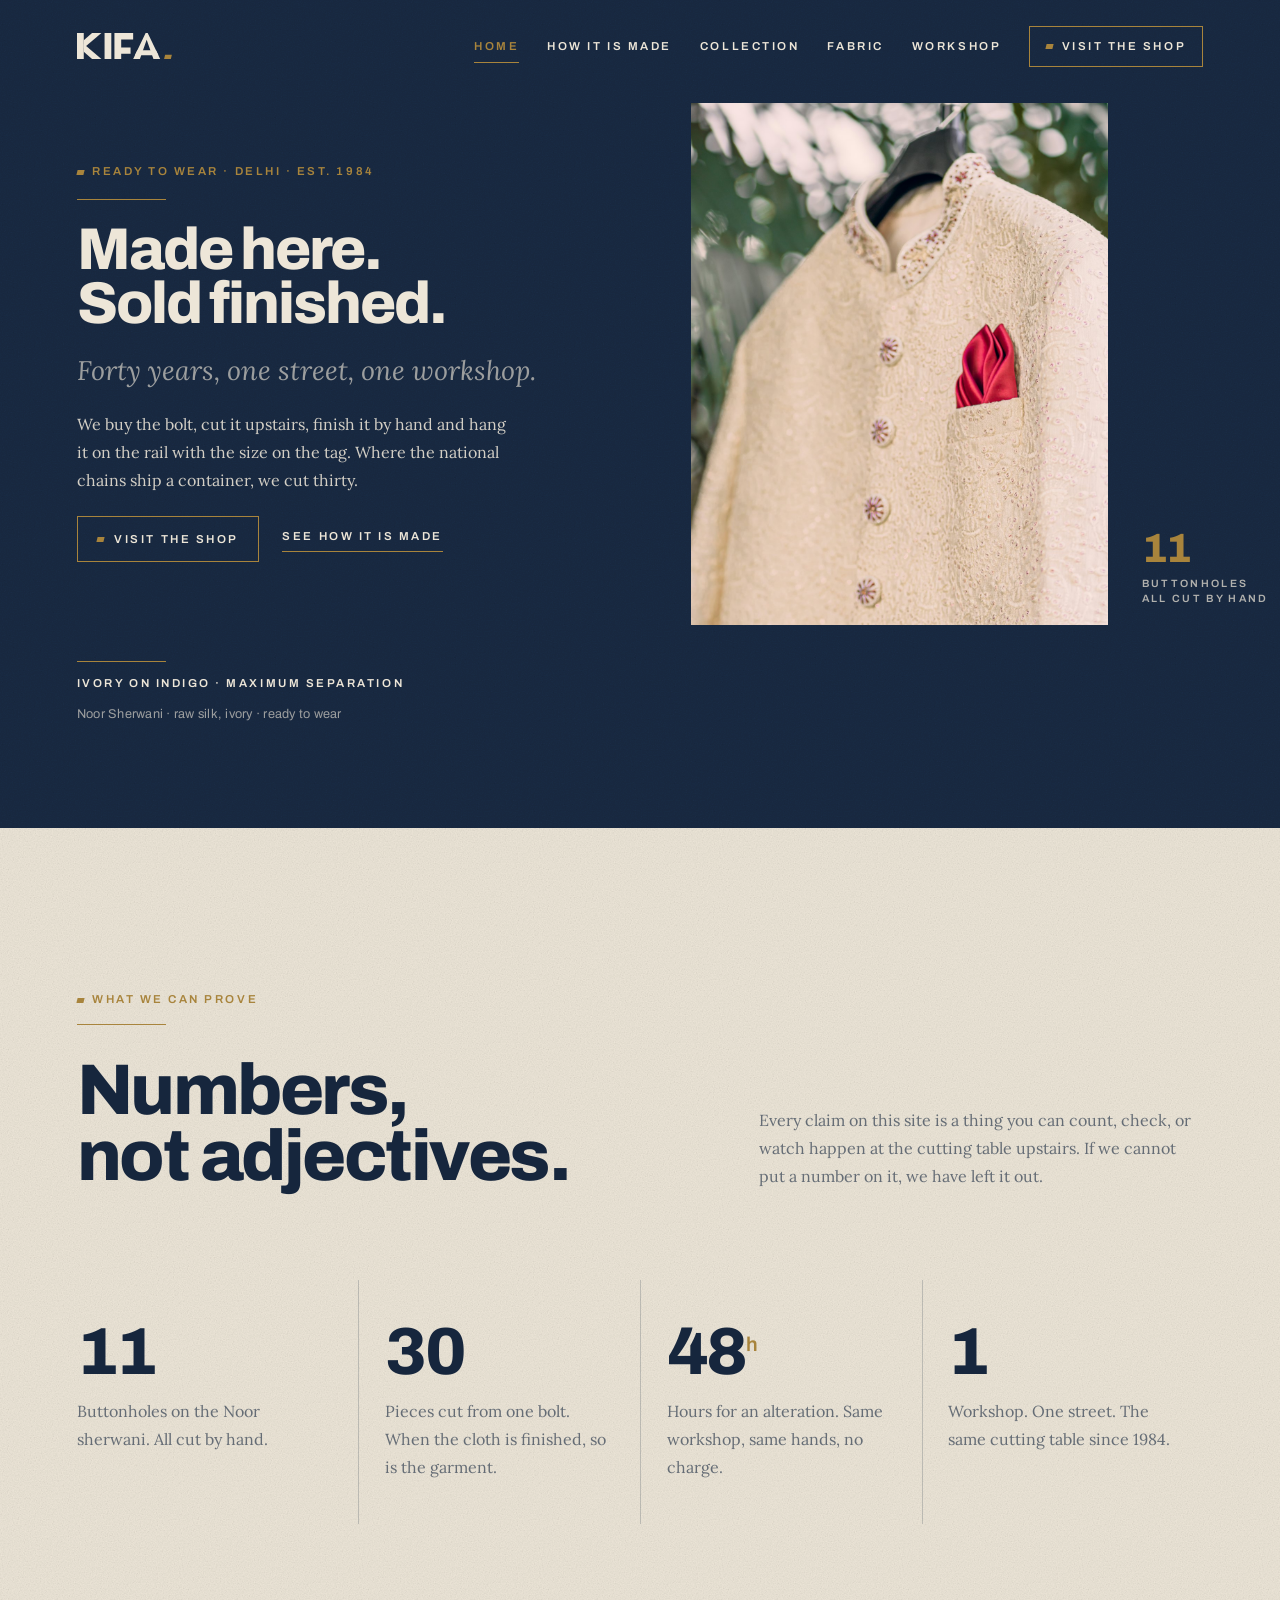
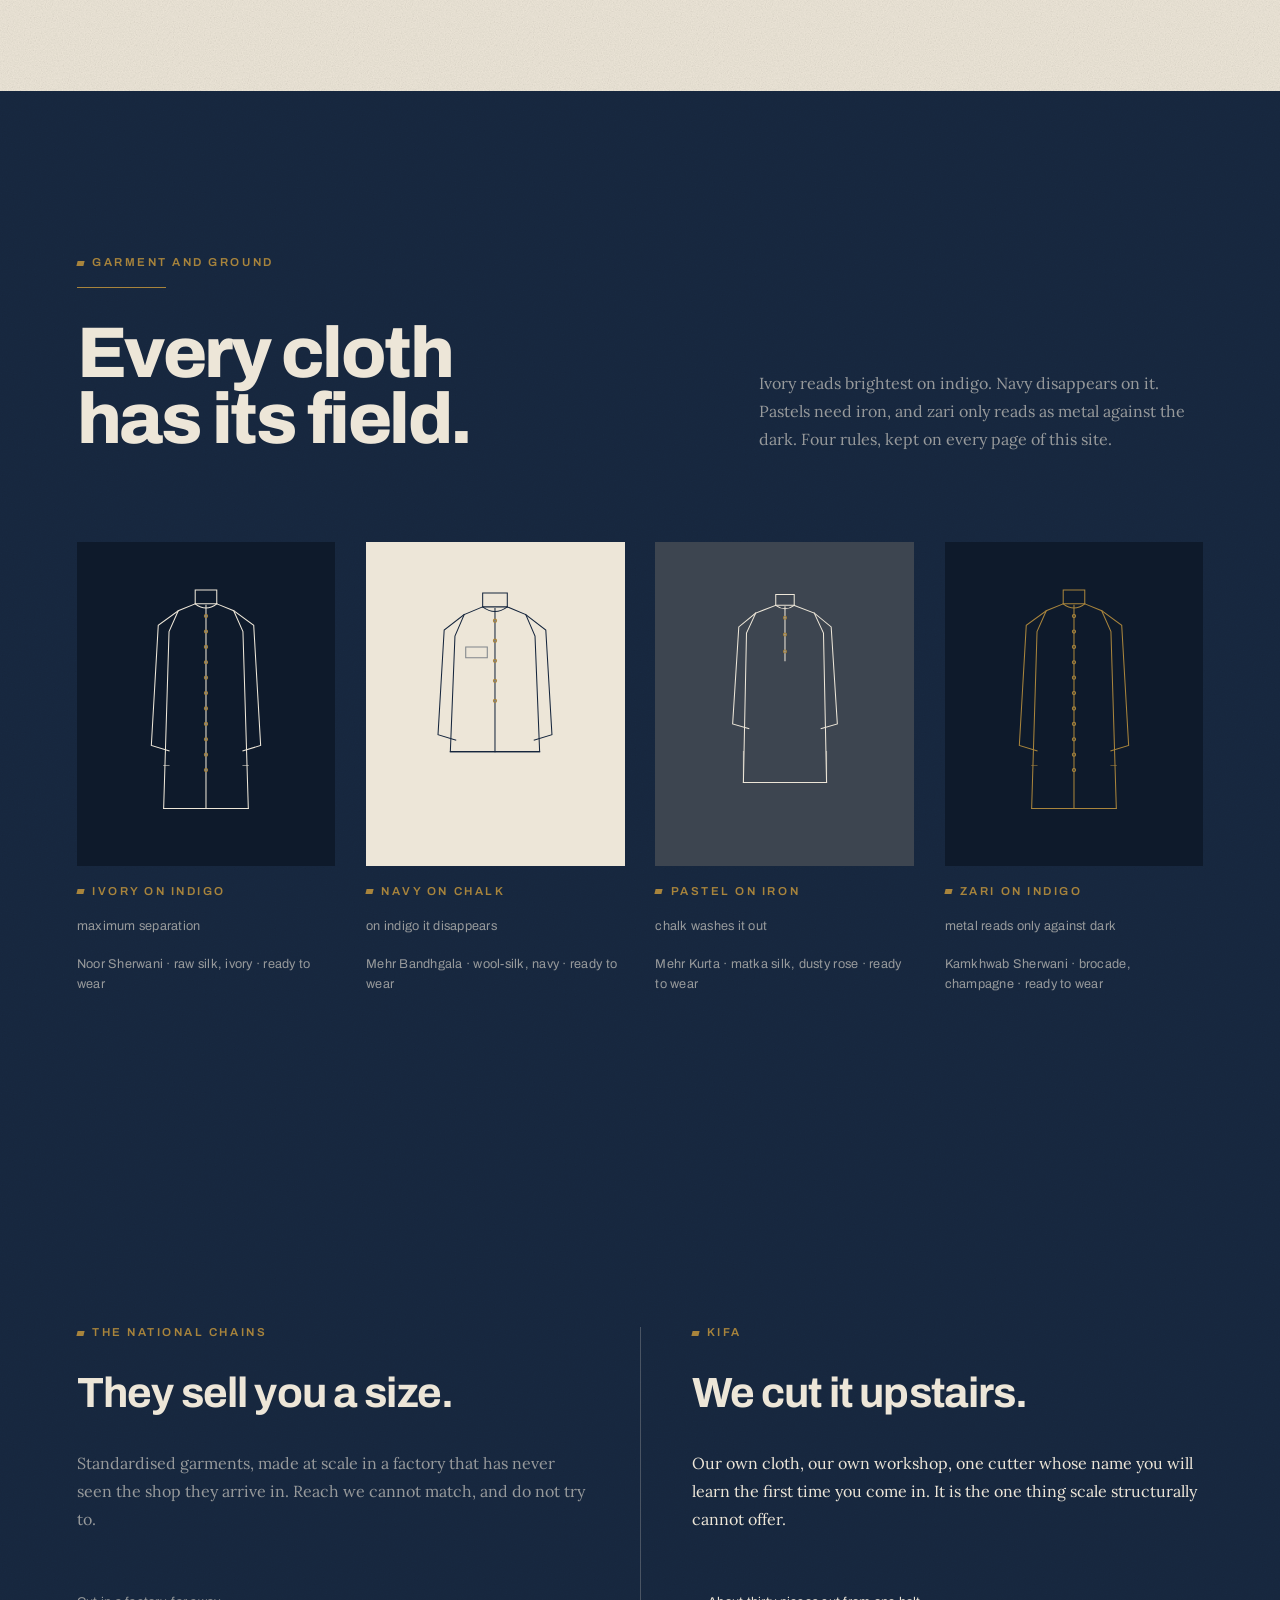
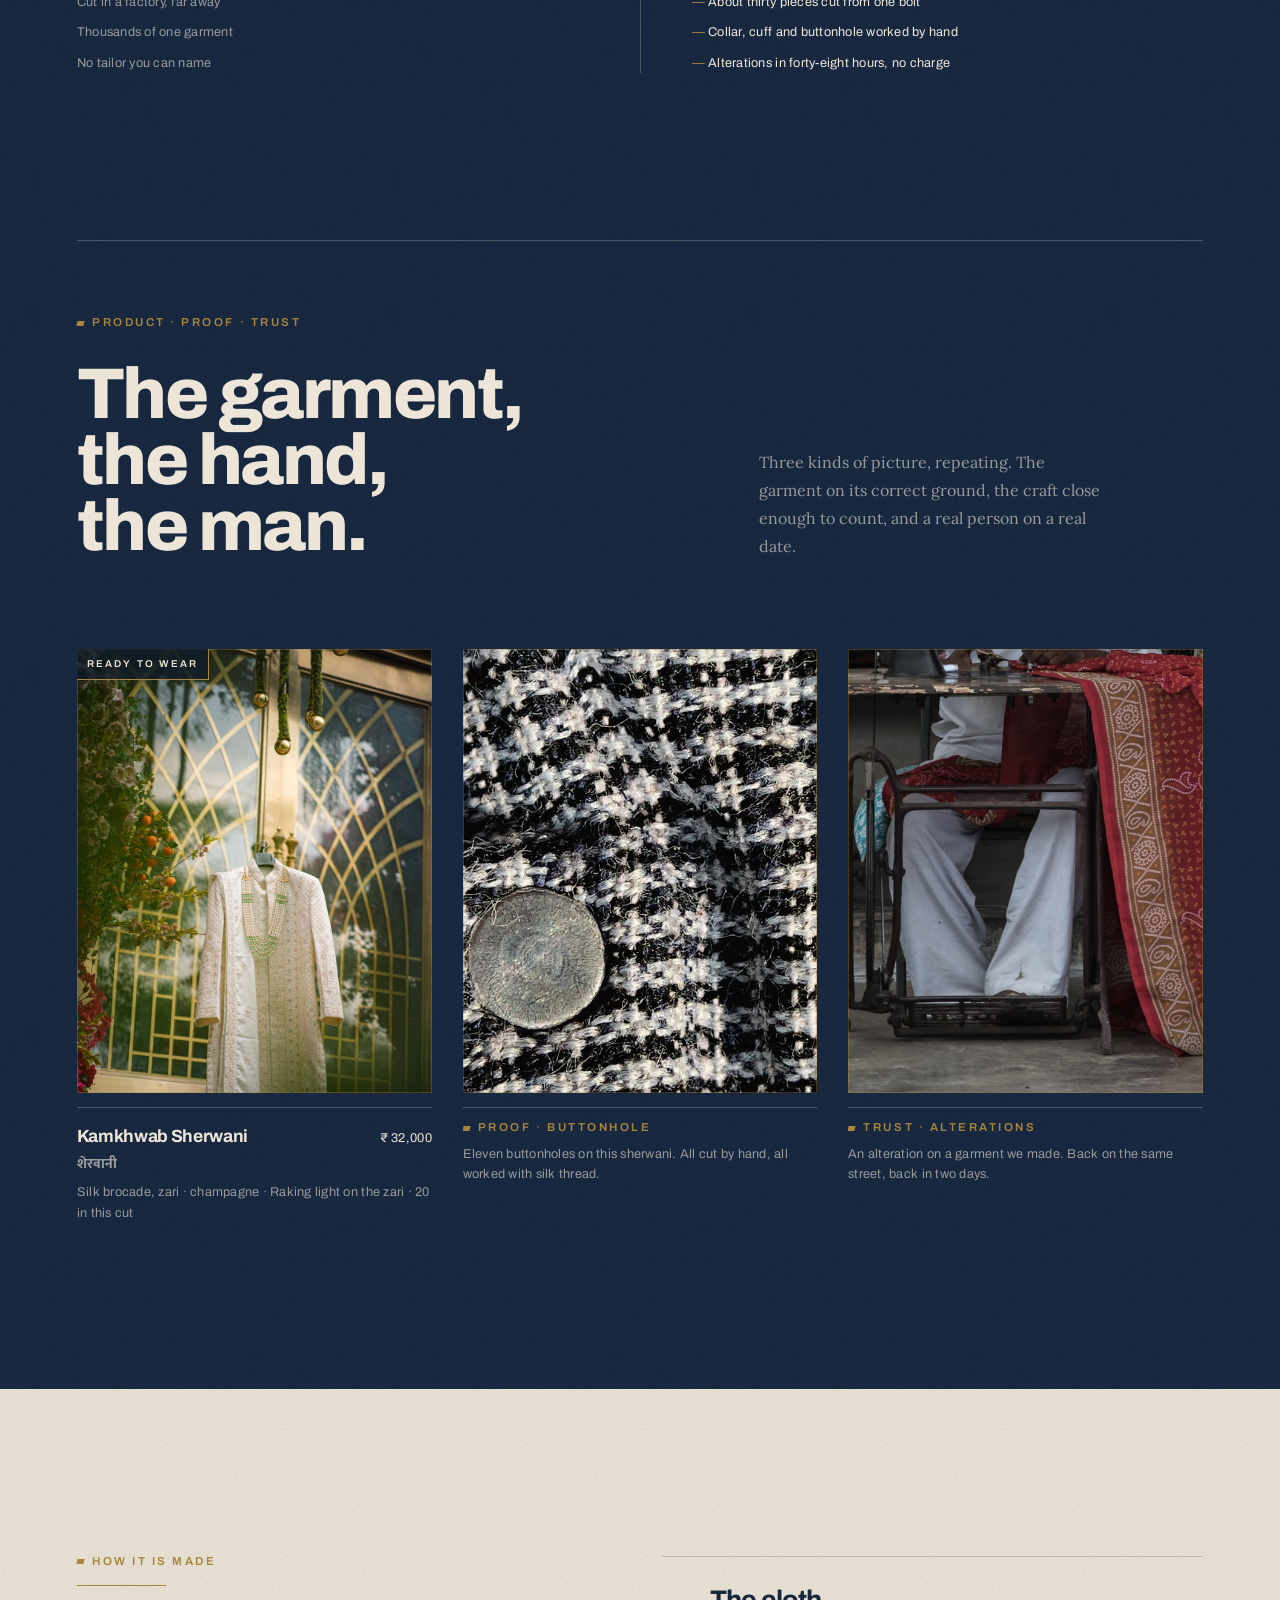
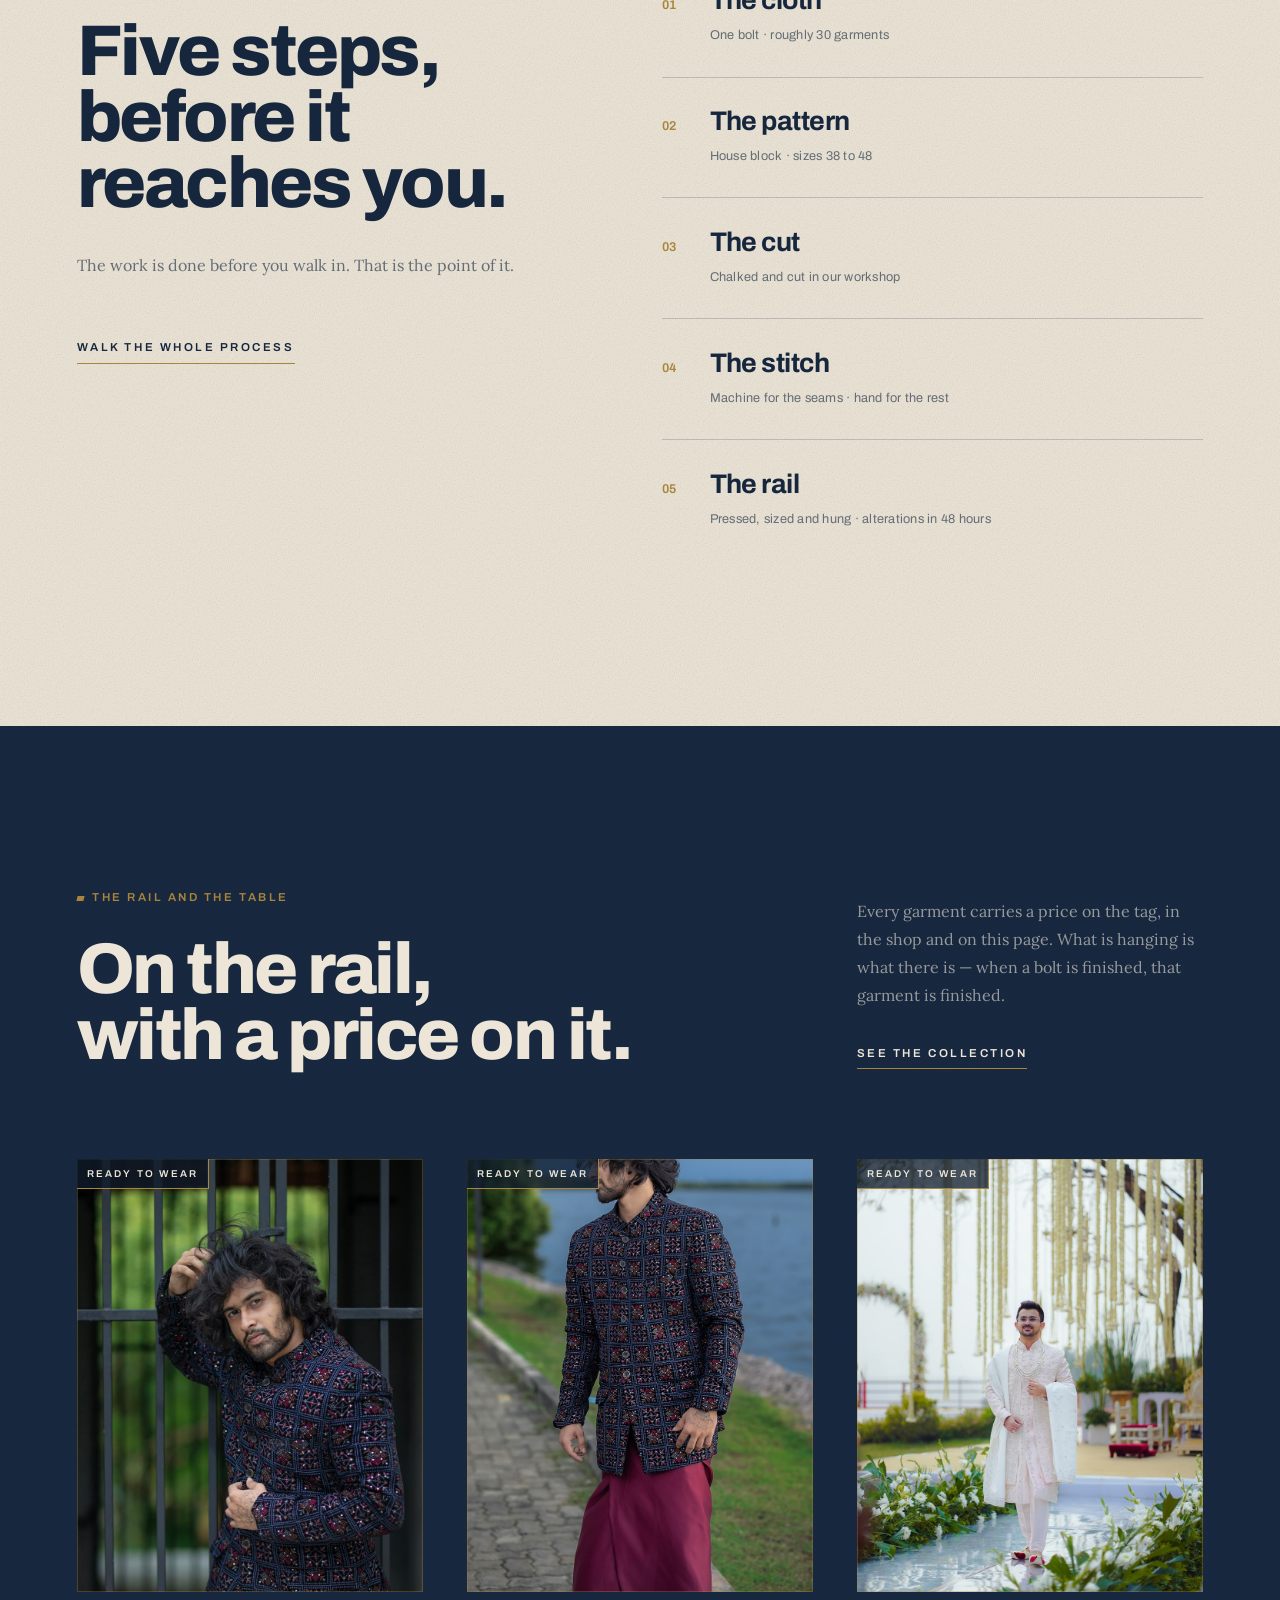
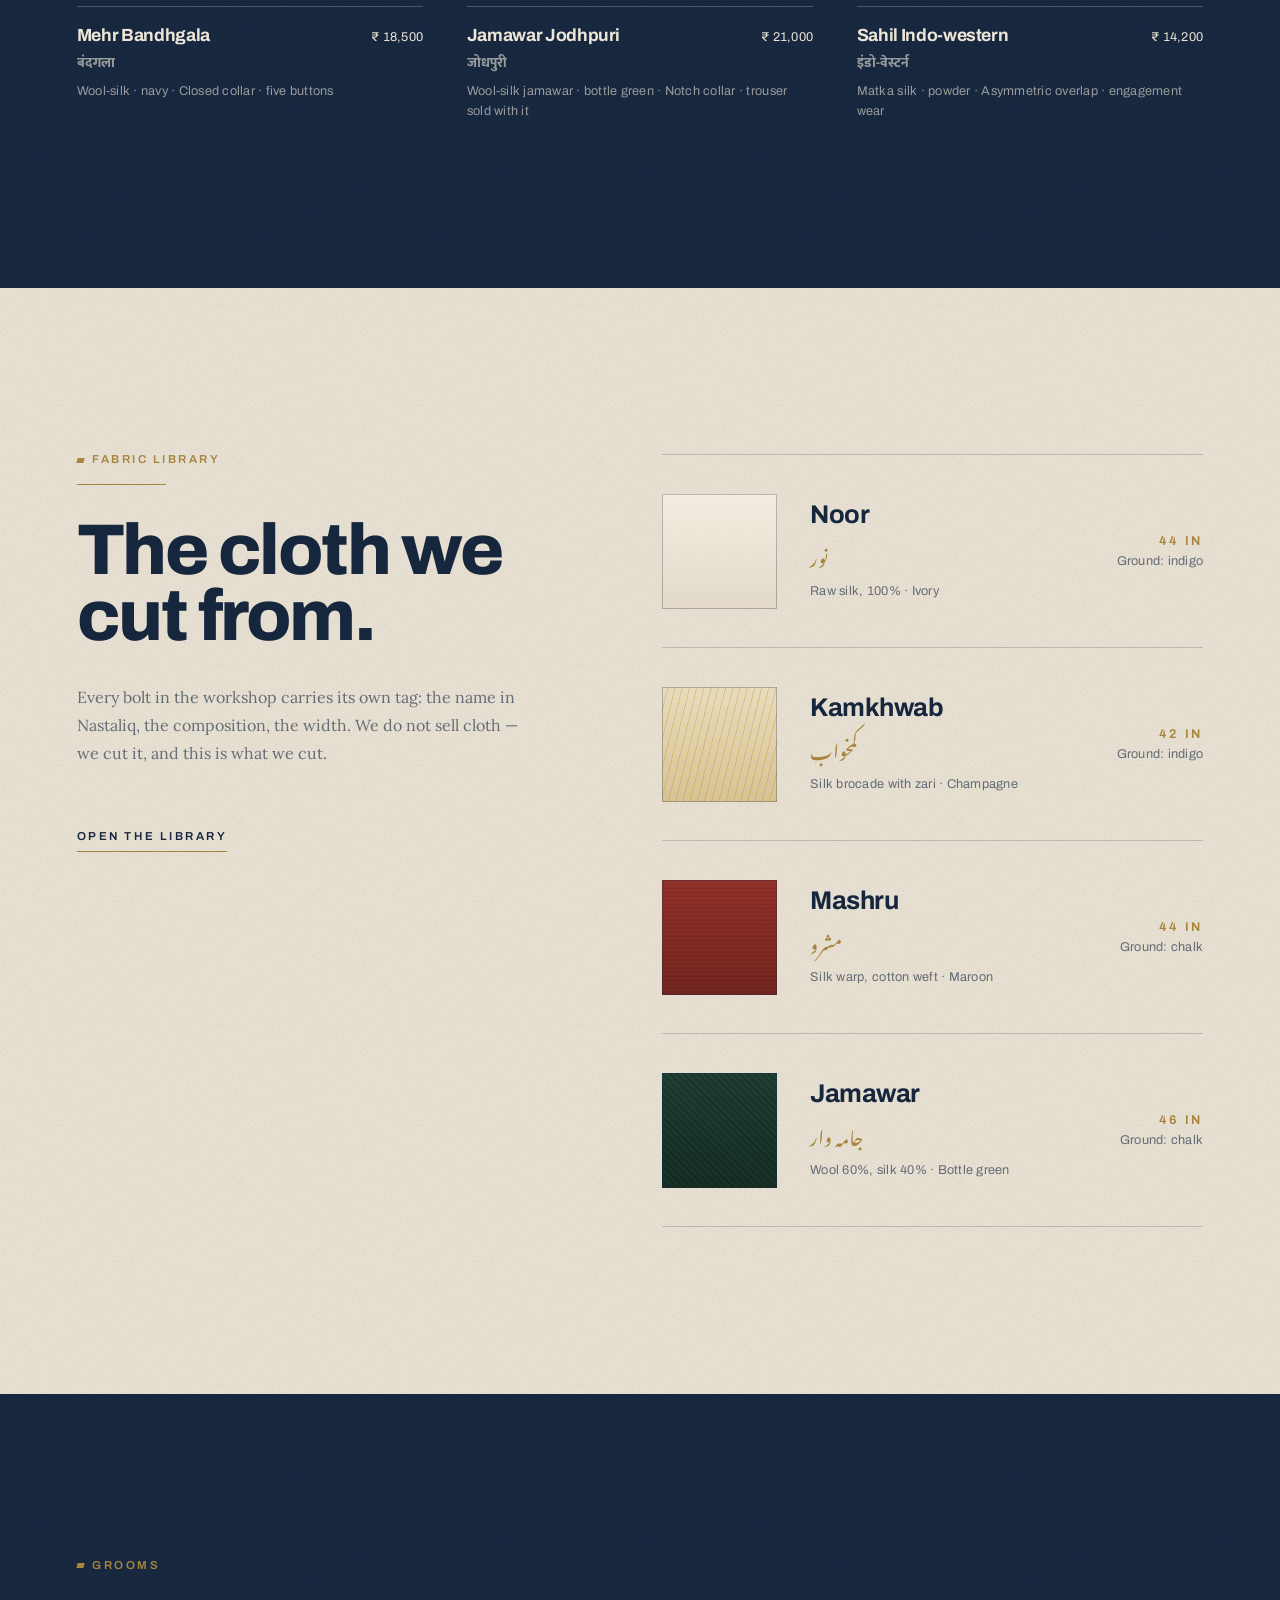
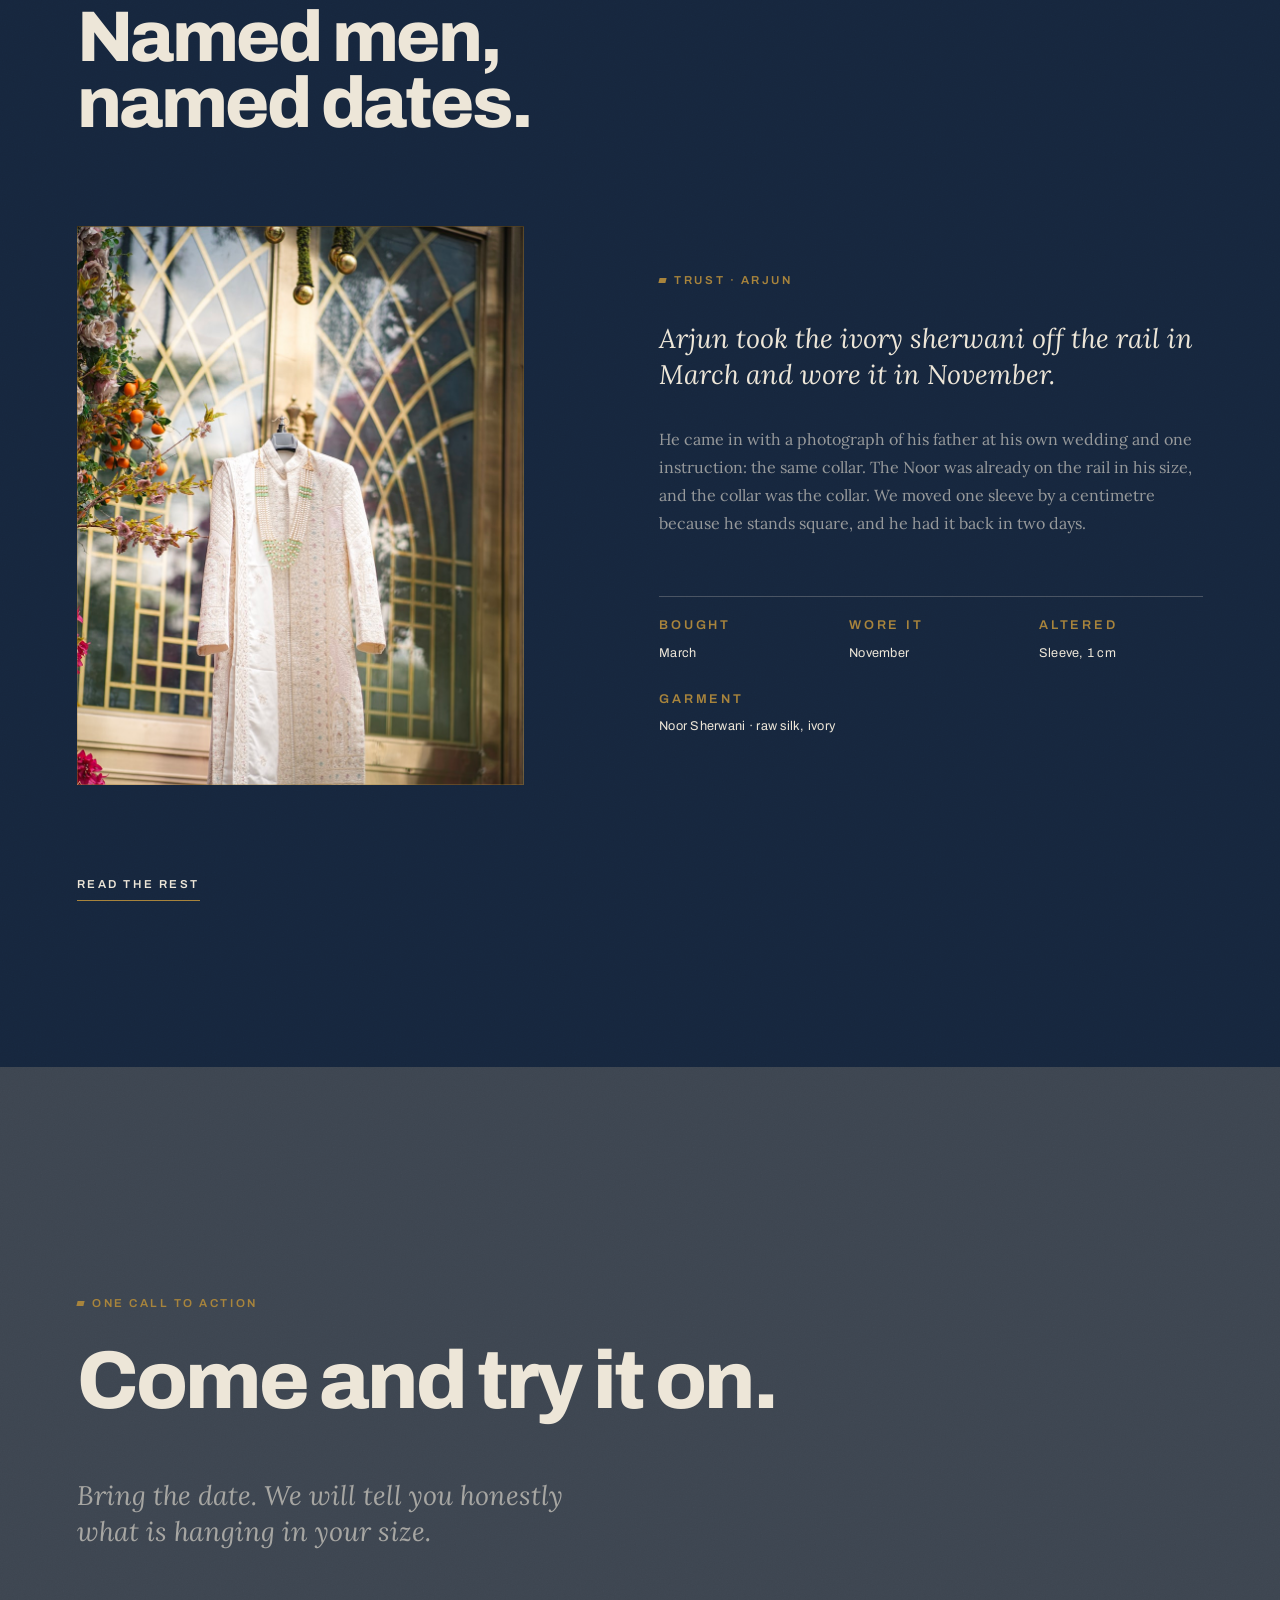
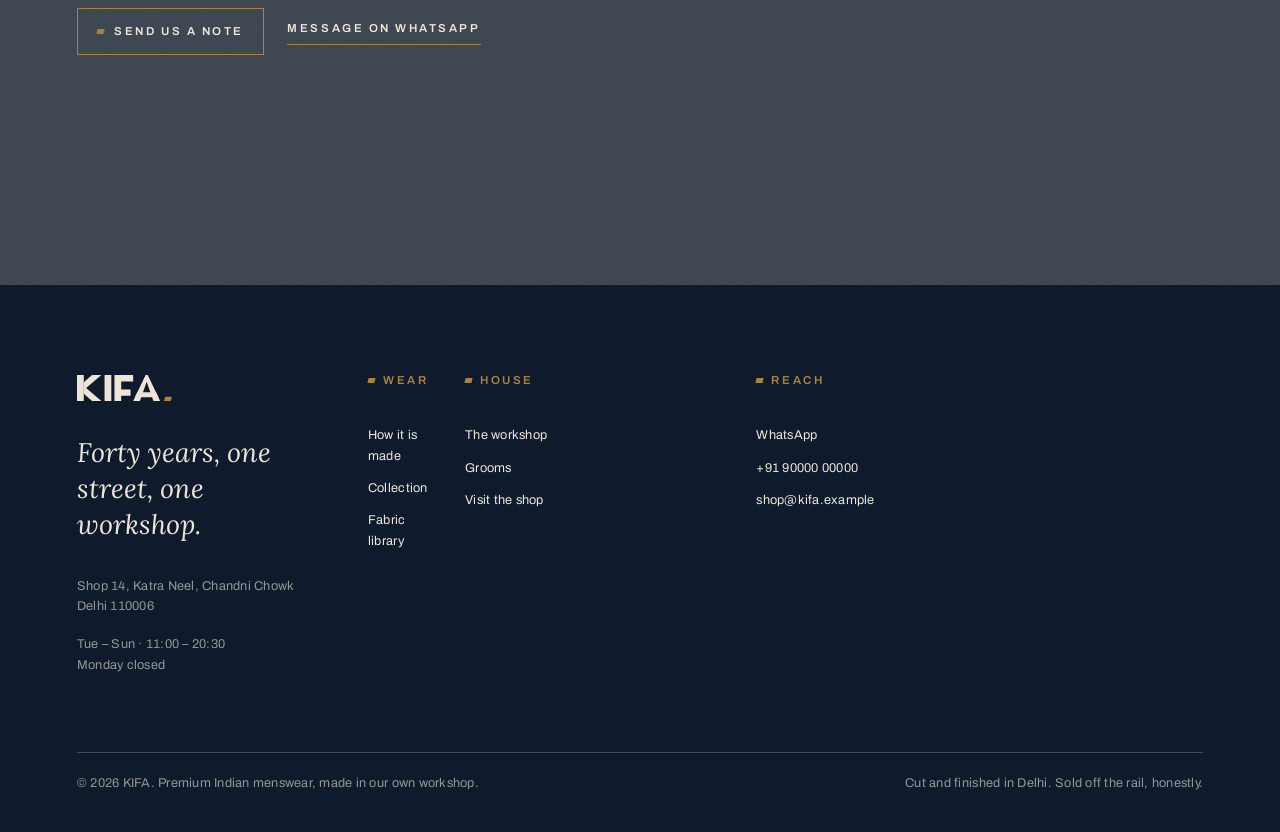
==== commit cefca7f5: "content: KIFA sells finished garments only The client confirmed KIFA does not sell unstitched cloth " ====
--- a/index.html
+++ b/index.html
@@ -3,8 +3,8 @@
 <head>
 <meta charset="utf-8">
 <meta name="viewport" content="width=device-width,initial-scale=1">
-<title>KIFA — Cut for one person</title>
-<meta name="description" content="KIFA cuts wedding and occasion menswear to measure, from its own fabric, in its own workshop. Four to six weeks, honestly.">
+<title>KIFA — Ready to wear, made in our workshop</title>
+<meta name="description" content="KIFA cuts wedding and occasion menswear in its own Delhi workshop and sells it finished, off the rail. Sizes 38 to 48, alterations in 48 hours.">
 <link rel="preconnect" href="https://fonts.googleapis.com">
 <link rel="preconnect" href="https://fonts.gstatic.com" crossorigin>
 <link href="https://fonts.googleapis.com/css2?family=Archivo:wght@400;600;700;800&family=Lora:ital,wght@0,400;1,400;1,500&family=Mukta:wght@800&family=Noto+Nastaliq+Urdu:wght@400;600&display=swap" rel="stylesheet">
@@ -24,19 +24,19 @@
 
     <div class="opening__grid">
       <div class="opening__copy rv">
-        <p class="eyebrow"><span class="tick"></span><span id="openingeyebrow">Made to measure</span></p>
+        <p class="eyebrow"><span class="tick"></span><span id="openingeyebrow">Ready to wear</span></p>
         <div class="hairline hairline--short"></div>
-        <h1 class="hook">Cut for<br>one person.</h1>
+        <h1 class="hook">Made here.<br>Sold finished.</h1>
         <p class="voice muted" style="max-width:36ch">
-          Forty years, one street, one measuring tape.
+          Forty years, one street, one workshop.
         </p>
         <p class="body">
-          Chosen from the bolt, cut to your measurements, finished by hand in our workshop.
-          Where the national chains sell you a size, we cut a sherwani to one body.
+          We buy the bolt, cut it upstairs, finish it by hand and hang it on the rail with
+          the size on the tag. Where the national chains ship a container, we cut thirty.
         </p>
         <div class="flexrow">
-          <a class="btn" href="fitting.html"><span class="tick"></span>Book a fitting</a>
-          <a class="link-u" href="made-to-measure.html">See how it is cut</a>
+          <a class="btn" href="visit.html"><span class="tick"></span>Visit the shop</a>
+          <a class="link-u" href="how-it-is-made.html">See how it is made</a>
         </div>
       </div>
 
@@ -64,7 +64,7 @@
       <div class="col-5 start-8" style="align-self:end">
         <p class="body muted rv">
           Every claim on this site is a thing you can count, check, or watch happen at the
-          cutting table. If we cannot put a number on it, we have left it out.
+          cutting table upstairs. If we cannot put a number on it, we have left it out.
         </p>
       </div>
     </div>
@@ -96,27 +96,27 @@
         <p class="eyebrow rv"><span class="tick"></span>The national chains</p>
         <h3 class="subhead rv mt-m">They sell you a size.</h3>
         <p class="body muted mt-m rv">
-          Standardised garments, made at scale, backed by celebrity and store count.
-          Forty-two is forty-two in every city. Reach we cannot match, and do not try to.
+          Standardised garments, made at scale in a factory that has never seen the shop
+          they arrive in. Reach we cannot match, and do not try to.
         </p>
         <ul class="spec muted mt-l" style="display:grid;gap:10px">
-          <li>Cut from a size chart</li>
-          <li>Off the rail, same day</li>
+          <li>Cut in a factory, far away</li>
+          <li>Thousands of one garment</li>
           <li>No tailor you can name</li>
         </ul>
       </div>
       <div class="versus__mid rv"></div>
       <div>
         <p class="eyebrow rv"><span class="tick"></span>KIFA</p>
-        <h3 class="subhead rv mt-m">We cut for a body.</h3>
+        <h3 class="subhead rv mt-m">We cut it upstairs.</h3>
         <p class="body mt-m rv">
-          Our own fabric, our own workshop, one cutter whose name you will learn at the
-          first appointment. It is the one thing scale structurally cannot offer.
+          Our own cloth, our own workshop, one cutter whose name you will learn the first
+          time you come in. It is the one thing scale structurally cannot offer.
         </p>
         <ul class="spec mt-l" style="display:grid;gap:10px">
-          <li><span class="brass">&#8212;</span> Twenty-two measurements, taken once</li>
-          <li><span class="brass">&#8212;</span> Fabric chosen off the bolt, in daylight</li>
-          <li><span class="brass">&#8212;</span> Three fittings, four to six weeks</li>
+          <li><span class="brass">&#8212;</span> About thirty pieces cut from one bolt</li>
+          <li><span class="brass">&#8212;</span> Collar, cuff and buttonhole worked by hand</li>
+          <li><span class="brass">&#8212;</span> Alterations in forty-eight hours, no charge</li>
         </ul>
       </div>
     </div>
@@ -145,13 +145,13 @@
   <section class="section ground g-chalk wrap" data-ground="chalk">
     <div class="grid g-12">
       <div class="col-5">
-        <p class="eyebrow rv"><span class="tick"></span>Made to measure</p>
+        <p class="eyebrow rv"><span class="tick"></span>How it is made</p>
         <div class="hairline hairline--short rv mt-s"></div>
-        <h2 class="hook hook--s rv mt-m">Five steps.<br>Four to six<br>weeks.</h2>
+        <h2 class="hook hook--s rv mt-m">Five steps,<br>before it<br>reaches you.</h2>
         <p class="body muted mt-m rv">
-          It is not a delay. It is the reason the shoulder sits.
-        </p>
-        <a class="link-u mt-l rv" href="made-to-measure.html">Walk the whole process</a>
+          The work is done before you walk in. That is the point of it.
+        </p>
+        <a class="link-u mt-l rv" href="how-it-is-made.html">Walk the whole process</a>
       </div>
       <ol class="col-6 start-7" id="stepsPreview"></ol>
     </div>
@@ -162,12 +162,12 @@
     <div class="grid g-12" style="align-items:end">
       <div class="col-7">
         <p class="eyebrow rv"><span class="tick"></span>The rail and the table</p>
-        <h2 class="hook hook--s rv mt-m">Ready today,<br>or cut for November.</h2>
+        <h2 class="hook hook--s rv mt-m">On the rail,<br>with a price on it.</h2>
       </div>
       <div class="col-4 start-9">
         <p class="body muted rv">
-          Readymade carries a price. Bespoke is on request, because the cloth and the count
-          of hours decide it — not a banner.
+          Every garment carries a price on the tag, in the shop and on this page. What is
+          hanging is what there is — when a bolt is finished, that garment is finished.
         </p>
         <a class="link-u mt-m rv" href="collection.html">See the collection</a>
       </div>
@@ -181,10 +181,10 @@
       <div class="col-5">
         <p class="eyebrow rv"><span class="tick"></span>Fabric library</p>
         <div class="hairline hairline--short rv mt-s"></div>
-        <h2 class="hook hook--s rv mt-m">You choose<br>off the bolt.</h2>
+        <h2 class="hook hook--s rv mt-m">The cloth we<br>cut from.</h2>
         <p class="body muted mt-m rv">
-          Every bolt carries its own tag: the name in Nastaliq, the composition, the width.
-          Nothing is ordered from a catalogue you cannot touch.
+          Every bolt in the workshop carries its own tag: the name in Nastaliq, the
+          composition, the width. We do not sell cloth — we cut it, and this is what we cut.
         </p>
         <a class="link-u mt-l rv" href="fabric.html">Open the library</a>
       </div>
@@ -211,12 +211,12 @@
     <div class="grid g-12">
       <div class="col-8">
         <p class="eyebrow rv"><span class="tick"></span>One call to action</p>
-        <h2 class="hook rv mt-m">Book a fitting.</h2>
+        <h2 class="hook rv mt-m">Come and try it on.</h2>
         <p class="voice muted mt-l rv" style="max-width:34ch">
-          Bring the date. We will tell you honestly whether there is time.
+          Bring the date. We will tell you honestly what is hanging in your size.
         </p>
         <div class="flexrow mt-l rv">
-          <a class="btn" href="fitting.html"><span class="tick"></span>Start the card</a>
+          <a class="btn" href="visit.html"><span class="tick"></span>Send us a note</a>
           <a class="link-u" id="waLink" target="_blank" rel="noopener" href="#">Message on WhatsApp</a>
         </div>
       </div>
@@ -232,7 +232,7 @@
 function PAGE(){
   const $ = s => document.querySelector(s);
 
-  $('#openingeyebrow').textContent = `Made to measure · ${SITE.city} · est. ${SITE.founded}`;
+  $('#openingeyebrow').textContent = `Ready to wear · ${SITE.city} · est. ${SITE.founded}`;
 
   /* the count — numbers render final and correct */
   $('#count').innerHTML = SITE.count.map(c => {
@@ -251,8 +251,8 @@
       'Eleven buttonholes on this sherwani. All cut by hand, all worked with silk thread.',
       'Proof · Buttonhole', 120)}</div>`,
     `<div class="loop__i">${proofHTML('mirror','pg-indigo',
-      'The third fitting. Two weeks out, and there is nothing left to correct.',
-      'Trust · Fitting room', 240)}</div>`
+      'An alteration on a garment we made. Back on the same street, back in two days.',
+      'Trust · Alterations', 240)}</div>`
   ].join('');
 
   /* process preview */
@@ -280,7 +280,7 @@
 
   $('#rules').innerHTML = SITE.stage.map(ruleCellHTML).join('');
 
-  $('#waLink').href = SITE.wa('Hello KIFA. I would like to book a fitting.');
+  $('#waLink').href = SITE.wa('Hello KIFA. I would like to come and try a piece.');
 }
 </script>
 <script src="assets/js/kifa.js"></script>
